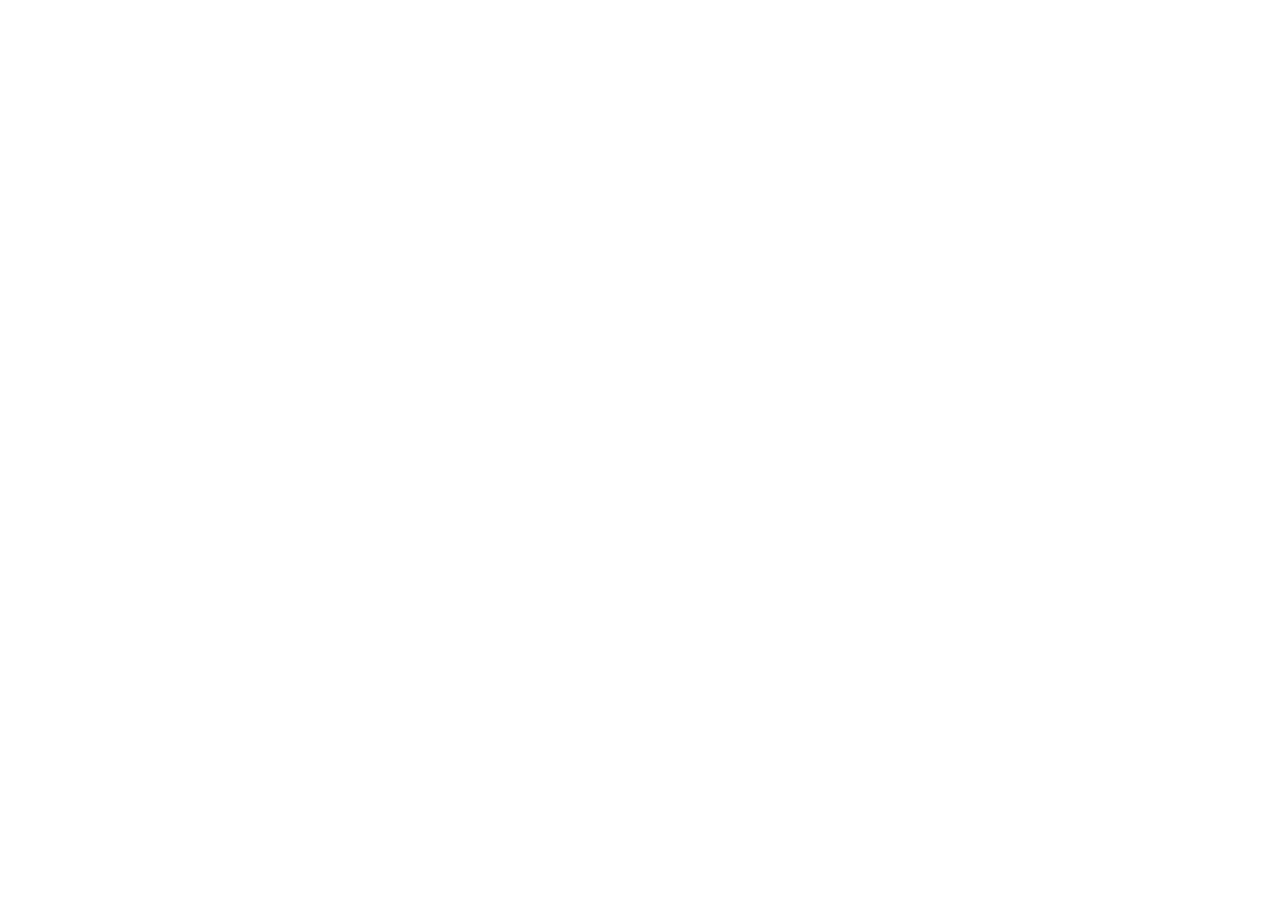
==== contact.html @ ff077b09 "clickable" ====
<!DOCTYPE html>
<html lang="en">
<head>
  <meta charset="UTF-8" />
  <meta name="viewport" content="width=device-width, initial-scale=1.0" />
  <title>Contact — Bajra Bots</title>
  <link rel="preconnect" href="https://fonts.googleapis.com" />
  <link rel="preconnect" href="https://fonts.gstatic.com" crossorigin />
  <link href="https://fonts.googleapis.com/css2?family=Outfit:wght@300;400;500;600;700&display=swap" rel="stylesheet" />
  <link rel="stylesheet" href="https://cdnjs.cloudflare.com/ajax/libs/font-awesome/6.5.1/css/all.min.css" />
  <link rel="stylesheet" href="site.css" />
  <meta http-equiv="refresh" content="1; url=https://wa.me/9779812241818?text=Hi%20Bajra%20Bots%2C%20I%27d%20like%20to%20get%20in%20touch." />
  <style>
    .center { min-height: calc(100vh - 60px); display: flex; align-items: center; }
    .cta-row { display: flex; gap: 12px; flex-wrap: wrap; margin-top: 18px; }
    .muted { color: var(--text-secondary); margin-top: 10px; }
  </style>
</head>
<body>
  <nav id="navbar">
    <div class="container nav-inner">
      <a href="index.html" class="nav-logo">
        <div class="nav-logo-icon"><img src="logo.png" alt="Bajra Bots Logo"></div>
        Bajra Bots
      </a>
      <div class="nav-right">
        <div class="nav-actions">
          <a href="index.html#pricing" class="btn btn-ghost">View Pricing</a>
          <a href="https://wa.me/9779812241818?text=Hi%20Bajra%20Bots%2C%20I%27d%20like%20to%20book%20a%20demo." class="btn btn-primary">WhatsApp Us</a>
        </div>
      </div>
    </div>
  </nav>

  <main class="center">
    <div class="container">
      <div class="page-card">
        <span class="badge">Contact</span>
        <h1 style="margin-top:12px;">Redirecting you to WhatsApp…</h1>
        <p class="muted">Since this is a static site (no backend forms), all contact requests go through WhatsApp.</p>
        <div class="cta-row">
          <a class="btn btn-primary btn-lg" href="https://wa.me/9779812241818?text=Hi%20Bajra%20Bots%2C%20I%27d%20like%20to%20get%20in%20touch.">Open WhatsApp</a>
          <a class="btn btn-ghost btn-lg" href="index.html">Back to Home</a>
        </div>
        <p class="muted">Number: <strong>+977 9812241818</strong></p>
      </div>
    </div>
  </main>

  <script>
    // Instant redirect (meta refresh is fallback)
    window.location.replace('https://wa.me/9779812241818?text=' + encodeURIComponent("Hi Bajra Bots, I'd like to get in touch."));
  </script>
</body>
</html>
---- site.css ----
/* Shared styling for subpages (does NOT affect index.html). */

:root {
  --accent: #4f46e5;
  --accent-light: #6366f1;
  --accent-soft: #f5f3ff;
  --accent-gold: #f59e0b;
  --radius-sm: 8px;
  --radius-md: 18px;
  --radius-lg: 32px;
  --radius-pill: 99px;
  --transition: 0.4s cubic-bezier(0.25, 1, 0.5, 1);
  --font-display: 'Outfit', sans-serif;
  --font-body: 'Outfit', sans-serif;

  --bg: #fafafb;
  --bg-card: #ffffff;
  --bg-dark: #0a0b10;
  --bg-glass: rgba(249, 249, 247, 0.82);
  --text-primary: #000000;
  --text-secondary: #424245;
  --text-muted: #86868b;
  --border: #d2d2d7;
  --shadow-sm: 0 2px 4px rgba(0, 0, 0, 0.05);
  --shadow-md: 0 8px 16px rgba(0, 0, 0, 0.08);
  --shadow-lg: 0 24px 48px rgba(0, 0, 0, 0.12);
}

*,
*::before,
*::after { box-sizing: border-box; margin: 0; padding: 0; }

html { scroll-behavior: smooth; font-size: 16px; }

body {
  font-family: var(--font-body);
  background: var(--bg);
  color: var(--text-primary);
  -webkit-font-smoothing: antialiased;
  overflow-x: hidden;
}

a { color: inherit; text-decoration: none; }
img { display: block; max-width: 100%; }

.container { width: 100%; max-width: 1120px; margin: 0 auto; padding: 0 32px; }

.badge {
  display: inline-flex;
  align-items: center;
  gap: 6px;
  background: var(--accent-soft);
  color: var(--accent);
  font-size: 12px;
  font-weight: 600;
  letter-spacing: 0.06em;
  text-transform: uppercase;
  padding: 6px 14px;
  border-radius: var(--radius-pill);
}
.badge::before {
  content: '';
  width: 6px;
  height: 6px;
  background: var(--accent);
  border-radius: 50%;
  display: block;
}

nav {
  position: sticky;
  top: 0;
  z-index: 100;
  background: rgba(249, 249, 247, 0.82);
  backdrop-filter: blur(20px) saturate(1.4);
  -webkit-backdrop-filter: blur(20px) saturate(1.4);
  border-bottom: 1px solid var(--border);
}
nav.scrolled { box-shadow: var(--shadow-sm); }

nav .container.nav-inner { max-width: none; width: 100%; padding-left: 32px; padding-right: 32px; }

.nav-inner { display: flex; align-items: center; justify-content: space-between; height: 60px; gap: 18px; }
.nav-logo { display: flex; align-items: center; gap: 9px; font-size: 17px; font-weight: 700; letter-spacing: -0.02em; }
.nav-logo-icon { width: 42px; height: 42px; border-radius: 10px; overflow: hidden; display: flex; align-items: center; justify-content: center; }
.nav-logo-icon img { width: 42px; height: 42px; object-fit: contain; }
.nav-right { display: flex; align-items: center; justify-content: flex-end; gap: 16px; flex: 1; min-width: 0; }
.nav-links { display: flex; align-items: center; gap: 2px; list-style: none; }
.nav-links a { padding: 7px 14px; border-radius: var(--radius-sm); font-size: 14px; font-weight: 500; color: var(--text-secondary); transition: color var(--transition), background var(--transition); }
.nav-links a:hover { color: var(--text-primary); background: rgba(0, 0, 0, 0.04); }
.nav-actions { display: flex; align-items: center; gap: 12px; }

.btn {
  display: inline-flex;
  align-items: center;
  justify-content: center;
  gap: 7px;
  font-family: var(--font-body);
  font-size: 14px;
  font-weight: 600;
  padding: 10px 22px;
  border-radius: var(--radius-pill);
  cursor: pointer;
  border: none;
  transition: all var(--transition);
  white-space: nowrap;
}
.btn-primary { background: var(--accent); color: #fff; box-shadow: 0 2px 16px rgba(64, 96, 240, 0.28); }
.btn-primary:hover { background: var(--accent-light); transform: translateY(-1px); box-shadow: 0 6px 24px rgba(64, 96, 240, 0.38); }
.btn-ghost { background: transparent; color: var(--text-primary); border: 1.5px solid var(--border); }
.btn-ghost:hover { border-color: var(--text-muted); background: rgba(0, 0, 0, 0.03); }
.btn-lg { font-size: 16px; padding: 14px 32px; }

section { padding: 96px 0; }

.page-hero { padding: 72px 0 24px; }
.page-hero h1 {
  font-family: var(--font-display);
  font-size: clamp(34px, 5vw, 52px);
  letter-spacing: -0.02em;
  line-height: 1.08;
  margin: 0 0 14px;
}
.page-hero p { color: var(--text-secondary); max-width: 760px; line-height: 1.7; }
.page-card {
  background: var(--bg-card);
  border: 1px solid var(--border);
  border-radius: var(--radius-md);
  padding: 28px;
  box-shadow: var(--shadow-sm);
}
.grid-2 { display: grid; grid-template-columns: 1fr 1fr; gap: 24px; }
.grid-3 { display: grid; grid-template-columns: repeat(3, 1fr); gap: 18px; }

footer {
  background: var(--bg-dark);
  border-top: 1px solid rgba(255, 255, 255, 0.07);
  padding: 56px 32px 40px;
}
.footer-inner { max-width: 1120px; margin: 0 auto; }
.footer-top { display: grid; grid-template-columns: 220px 1fr; gap: 48px; padding-bottom: 40px; border-bottom: 1px solid rgba(255, 255, 255, 0.07); margin-bottom: 28px; }
.footer-logo { display: flex; align-items: center; gap: 9px; font-size: 17px; font-weight: 700; color: #fff; margin-bottom: 14px; }
.footer-tagline { font-size: 13px; color: rgba(255, 255, 255, 0.38); line-height: 1.6; }
.footer-cols { display: grid; grid-template-columns: repeat(4, 1fr); gap: 24px; }
.footer-col h5 { font-size: 12px; font-weight: 600; color: rgba(255, 255, 255, 0.5); letter-spacing: 0.06em; text-transform: uppercase; margin-bottom: 16px; }
.footer-col ul { list-style: none; display: flex; flex-direction: column; gap: 10px; }
.footer-col a { font-size: 13px; color: rgba(255, 255, 255, 0.42); transition: color var(--transition); }
.footer-col a:hover { color: rgba(255, 255, 255, 0.85); }
.footer-bottom { display: flex; align-items: center; justify-content: space-between; flex-wrap: wrap; gap: 16px; }
.footer-copy { font-size: 12px; color: rgba(255, 255, 255, 0.28); }
.footer-legal { display: flex; gap: 20px; }
.footer-legal a { font-size: 12px; color: rgba(255, 255, 255, 0.28); transition: color var(--transition); }
.footer-legal a:hover { color: rgba(255, 255, 255, 0.6); }

@media (max-width: 900px) {
  .nav-links { display: none; }
  section { padding: 72px 0; }
  .grid-2, .grid-3 { grid-template-columns: 1fr; }
  .footer-top { grid-template-columns: 1fr; gap: 28px; }
  .footer-cols { grid-template-columns: 1fr 1fr; }
}

@media (max-width: 580px) {
  .container { padding: 0 20px; }
  section { padding: 56px 0; }
  .nav-actions .btn { padding: 10px 16px; }
  .footer-cols { grid-template-columns: 1fr 1fr; }
}
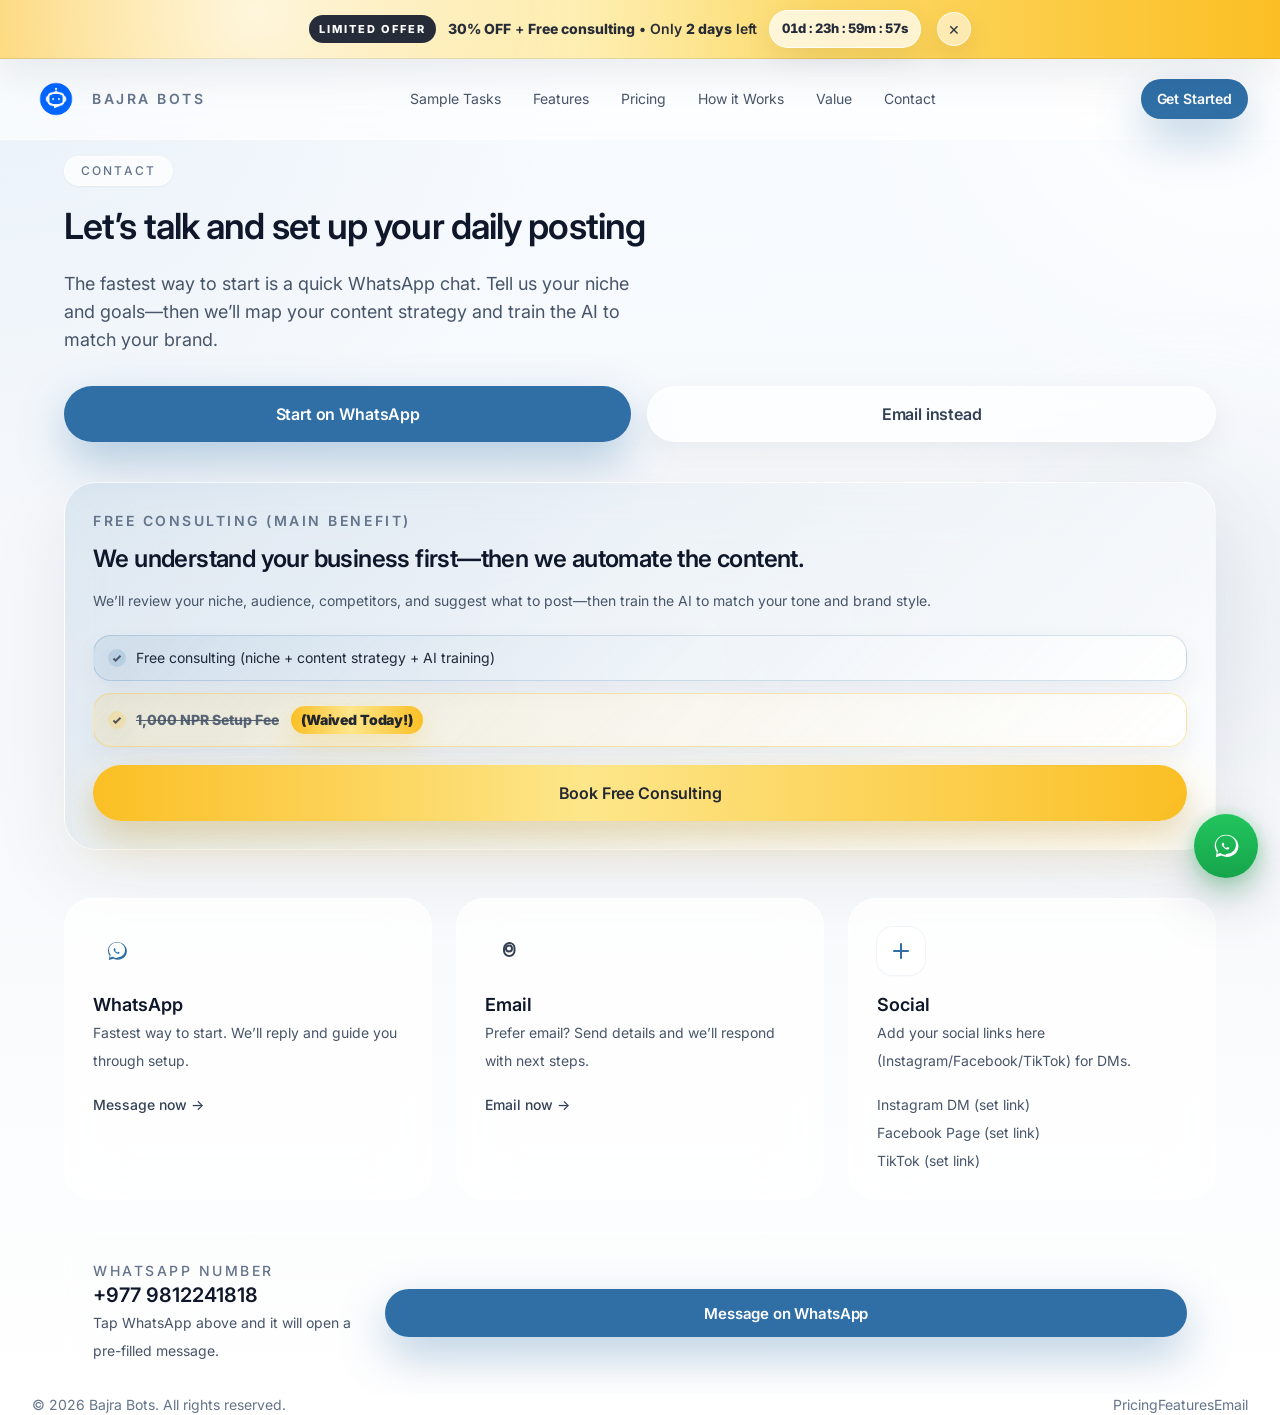
==== commit 87822edb: "1st commit" ====
--- a/contact.html
+++ b/contact.html
@@ -1,55 +1,261 @@
-<!DOCTYPE html>
+<!doctype html>
 <html lang="en">
-<head>
-  <meta charset="UTF-8" />
-  <meta name="viewport" content="width=device-width, initial-scale=1.0" />
-  <title>Contact — Bajra Bots</title>
-  <link rel="preconnect" href="https://fonts.googleapis.com" />
-  <link rel="preconnect" href="https://fonts.gstatic.com" crossorigin />
-  <link href="https://fonts.googleapis.com/css2?family=Outfit:wght@300;400;500;600;700&display=swap" rel="stylesheet" />
-  <link rel="stylesheet" href="https://cdnjs.cloudflare.com/ajax/libs/font-awesome/6.5.1/css/all.min.css" />
-  <link rel="stylesheet" href="site.css" />
-  <meta http-equiv="refresh" content="1; url=https://wa.me/9779812241818?text=Hi%20Bajra%20Bots%2C%20I%27d%20like%20to%20get%20in%20touch." />
-  <style>
-    .center { min-height: calc(100vh - 60px); display: flex; align-items: center; }
-    .cta-row { display: flex; gap: 12px; flex-wrap: wrap; margin-top: 18px; }
-    .muted { color: var(--text-secondary); margin-top: 10px; }
-  </style>
-</head>
-<body>
-  <nav id="navbar">
-    <div class="container nav-inner">
-      <a href="index.html" class="nav-logo">
-        <div class="nav-logo-icon"><img src="logo.png" alt="Bajra Bots Logo"></div>
-        Bajra Bots
-      </a>
-      <div class="nav-right">
-        <div class="nav-actions">
-          <a href="index.html#pricing" class="btn btn-ghost">View Pricing</a>
-          <a href="https://wa.me/9779812241818?text=Hi%20Bajra%20Bots%2C%20I%27d%20like%20to%20book%20a%20demo." class="btn btn-primary">WhatsApp Us</a>
-        </div>
+  <head>
+    <meta charset="UTF-8" />
+    <meta name="viewport" content="width=device-width, initial-scale=1.0" />
+    <title>Contact — Bajra Bots</title>
+    <link rel="preconnect" href="https://fonts.googleapis.com" />
+    <link rel="preconnect" href="https://fonts.gstatic.com" crossorigin />
+    <link
+      href="https://fonts.googleapis.com/css2?family=Inter:wght@400;500;600;700&display=swap"
+      rel="stylesheet"
+    />
+    <link rel="stylesheet" href="./styles.css" />
+    <link rel="stylesheet" href="./custom.css" />
+    <script defer src="./script.js"></script>
+  </head>
+  <body class="min-h-screen scroll-smooth bg-[radial-gradient(circle_at_top_left,rgba(47,111,166,0.07),transparent_30%),radial-gradient(circle_at_top_right,rgba(255,255,255,0.95),transparent_24%),linear-gradient(180deg,#f7fbff_0%,#f6f8fb_52%,#ffffff_100%)] text-slate-900">
+    <div class="fixed inset-0 -z-10 overflow-hidden">
+      <div class="absolute left-[-8%] top-24 h-72 w-72 rounded-full bg-[#2f6fa6]/8 blur-3xl"></div>
+      <div class="absolute right-[-5%] top-[28rem] h-80 w-80 rounded-full bg-slate-200/40 blur-3xl"></div>
+      <div class="absolute bottom-20 left-1/2 h-72 w-72 -translate-x-1/2 rounded-full bg-white/70 blur-3xl"></div>
+    </div>
+
+    <!-- Promo bar (dismissible) -->
+    <div class="promo-bar" data-promo-bar>
+      <div class="promo-bar__inner">
+        <div class="promo-bar__badge">LIMITED OFFER</div>
+        <div class="promo-bar__text">
+          <span class="promo-bar__strong">30% OFF</span> + <span class="promo-bar__strong">Free consulting</span> • Only <span class="promo-bar__strong">2 days</span> left
+        </div>
+        <div class="promo-bar__timer countdown" data-countdown="top">
+          <span data-countdown-part="d">02</span>d&nbsp;:
+          <span data-countdown-part="h">00</span>h&nbsp;:
+          <span data-countdown-part="m">00</span>m&nbsp;:
+          <span data-countdown-part="s">00</span>s
+        </div>
+        <button class="promo-bar__close" type="button" aria-label="Close offer banner" data-promo-close>
+          ×
+        </button>
       </div>
     </div>
-  </nav>
-
-  <main class="center">
-    <div class="container">
-      <div class="page-card">
-        <span class="badge">Contact</span>
-        <h1 style="margin-top:12px;">Redirecting you to WhatsApp…</h1>
-        <p class="muted">Since this is a static site (no backend forms), all contact requests go through WhatsApp.</p>
-        <div class="cta-row">
-          <a class="btn btn-primary btn-lg" href="https://wa.me/9779812241818?text=Hi%20Bajra%20Bots%2C%20I%27d%20like%20to%20get%20in%20touch.">Open WhatsApp</a>
-          <a class="btn btn-ghost btn-lg" href="index.html">Back to Home</a>
-        </div>
-        <p class="muted">Number: <strong>+977 9812241818</strong></p>
+
+    <header class="sticky top-0 z-40 border-b border-white/50 bg-white/65 backdrop-blur-xl">
+      <div class="mx-auto flex max-w-7xl items-center justify-between px-5 py-4 sm:px-6 lg:px-8">
+        <a href="./index.html" class="flex items-center gap-3">
+          <img
+            src="./bajra%20bots.png"
+            alt="Bajra Bots"
+            class="h-12 w-12"
+            loading="eager"
+            decoding="async"
+          />
+          <div class="text-sm font-semibold tracking-[0.18em] text-slate-500">BAJRA BOTS</div>
+        </a>
+
+        <nav class="hidden items-center gap-8 text-sm text-slate-600 md:flex">
+          <a href="./index.html#sample-tasks" class="transition hover:text-[#2f6fa6]">Sample Tasks</a>
+          <a href="./index.html#features" class="transition hover:text-[#2f6fa6]">Features</a>
+          <a href="./index.html#pricing" class="transition hover:text-[#2f6fa6]">Pricing</a>
+          <a href="./index.html#how-it-works" class="transition hover:text-[#2f6fa6]">How it Works</a>
+          <a href="./index.html#value" class="transition hover:text-[#2f6fa6]">Value</a>
+          <a href="#channels" class="transition hover:text-[#2f6fa6]">Contact</a>
+        </nav>
+
+        <a
+          href="https://wa.me/9779812241818?text=Hi%20Bajra%20Bots%2C%20I%27m%20interested%20in%20automating%20my%20social%20media.%20Can%20we%20talk%3F"
+          target="_blank"
+          rel="noopener noreferrer"
+          class="btn btn-sm btn-solid"
+        >
+          Get Started
+        </a>
       </div>
-    </div>
-  </main>
-
-  <script>
-    // Instant redirect (meta refresh is fallback)
-    window.location.replace('https://wa.me/9779812241818?text=' + encodeURIComponent("Hi Bajra Bots, I'd like to get in touch."));
-  </script>
-</body>
+    </header>
+
+    <main class="pt-4 sm:pt-6">
+      <section class="mx-auto max-w-7xl px-5 pb-16 pt-16 sm:px-6 sm:pb-20 sm:pt-20 lg:px-8">
+        <div class="mx-auto grid max-w-6xl items-start gap-10 lg:grid-cols-[1.05fr_0.95fr] lg:gap-12">
+          <div>
+            <div class="mb-5 inline-flex items-center rounded-full border border-white/70 bg-white/70 px-4 py-1.5 text-xs font-medium tracking-[0.18em] text-slate-500 shadow-sm">
+              CONTACT
+            </div>
+            <h1 class="text-4xl font-semibold tracking-tight text-slate-900 sm:text-5xl">
+              Let’s talk and set up your daily posting
+            </h1>
+            <p class="mt-6 max-w-xl text-base leading-8 text-slate-600 sm:text-lg">
+              The fastest way to start is a quick WhatsApp chat. Tell us your niche and goals—then we’ll map your content strategy and train the AI to match your brand.
+            </p>
+
+            <div class="mt-8 flex flex-col gap-4 sm:flex-row">
+              <a
+                href="https://wa.me/9779812241818?text=Hi%20Bajra%20Bots%2C%20I%27d%20like%20to%20get%20started.%20My%20business%20is%3A%20%5Btype%5D.%20My%20platforms%3A%20%5BFB%2FIG%2FTikTok%5D."
+                target="_blank"
+                rel="noopener noreferrer"
+                class="btn btn-lg btn-solid btn-primary btn-block sm:w-auto text-center"
+              >
+                Start on WhatsApp
+              </a>
+              <a
+                href="mailto:bajrabots@gmail.com?subject=Bajra%20Bots%20-%20Get%20Started&body=Hi%20Bajra%20Bots%2C%0A%0AI%27m%20interested%20in%20automating%20my%20social%20media.%0A%0ABusiness%3A%20%0APlatforms%3A%20%0AGoal%3A%20%0A%0AThanks!"
+                class="btn btn-lg btn-outline btn-block sm:w-auto text-center"
+              >
+                Email instead
+              </a>
+            </div>
+          </div>
+
+          <div id="consulting" class="rounded-[32px] border border-white/70 bg-[linear-gradient(135deg,rgba(47,111,166,0.12),rgba(255,255,255,0.86))] p-7 shadow-[0_24px_80px_rgba(15,23,42,0.08)] backdrop-blur-2xl sm:p-8">
+            <div class="text-sm font-semibold tracking-[0.18em] text-slate-500">FREE CONSULTING (MAIN BENEFIT)</div>
+            <div class="mt-3 text-2xl font-semibold tracking-tight text-slate-900">
+              We understand your business first—then we automate the content.
+            </div>
+            <div class="mt-3 text-sm leading-7 text-slate-600">
+              We’ll review your niche, audience, competitors, and suggest what to post—then train the AI to match your tone and brand style.
+            </div>
+
+            <div class="mt-5 grid gap-3">
+              <div class="pricing-card__feature pricing-card__feature--highlight" style="padding-left: 42px;">
+                Free consulting (niche + content strategy + AI training)
+              </div>
+              <div class="pricing-card__feature pricing-card__feature--urgency" style="padding-left: 42px;">
+                <span class="setup-fee-old">1,000 NPR Setup Fee</span> <span class="setup-fee-pill">(Waived Today!)</span>
+              </div>
+            </div>
+
+            <a
+              href="https://wa.me/9779812241818?text=Hi%20Bajra%20Bots%2C%20I%20want%20a%20free%20consulting%20call.%20My%20business%20is%3A%20%5Btype%5D.%20Please%20suggest%20what%20content%20to%20post%20and%20how%20to%20train%20the%20AI."
+              target="_blank"
+              rel="noopener noreferrer"
+              class="btn btn-lg btn-offer btn-block text-center"
+              style="margin-top: 18px;"
+            >
+              Book Free Consulting
+            </a>
+          </div>
+        </div>
+
+        <div id="channels" class="mx-auto mt-12 grid max-w-6xl gap-6 lg:mt-14 lg:grid-cols-3">
+          <a
+            href="https://wa.me/9779812241818?text=Hi%20Bajra%20Bots%2C%20I%27d%20like%20to%20get%20started.%20My%20business%20is%3A%20%5Btype%5D.%20My%20platforms%3A%20%5BFB%2FIG%2FTikTok%5D."
+            target="_blank"
+            rel="noopener noreferrer"
+            class="group rounded-[28px] border border-white/80 bg-white/75 p-7 shadow-[0_18px_60px_rgba(15,23,42,0.08)] backdrop-blur-xl transition duration-300 hover:-translate-y-1.5 hover:shadow-[0_26px_70px_rgba(15,23,42,0.12)]"
+          >
+            <div class="mb-4 inline-flex h-12 w-12 items-center justify-center rounded-2xl bg-[#2f6fa6]/12 text-[#2f6fa6]">
+              <svg class="h-6 w-6" viewBox="0 0 32 32" fill="none" aria-hidden="true">
+                <path
+                  fill="currentColor"
+                  d="M19.11 17.76c-.2-.1-1.16-.57-1.34-.64-.18-.07-.31-.1-.44.1-.13.2-.5.64-.61.77-.11.13-.23.15-.43.05-.2-.1-.84-.31-1.6-.98-.59-.52-.99-1.17-1.11-1.36-.12-.2-.01-.3.09-.4.09-.09.2-.23.3-.34.1-.11.13-.2.2-.34.07-.13.03-.25-.02-.35-.05-.1-.44-1.06-.6-1.45-.16-.38-.32-.33-.44-.33h-.38c-.13 0-.34.05-.52.25-.18.2-.68.66-.68 1.61 0 .95.7 1.87.8 2 .1.13 1.37 2.09 3.31 2.93.46.2.82.32 1.1.41.46.15.88.13 1.21.08.37-.06 1.16-.47 1.32-.93.16-.46.16-.85.11-.93-.05-.08-.18-.13-.38-.23Z"
+                />
+                <path
+                  fill="currentColor"
+                  d="M16.02 4C9.39 4 4 9.24 4 15.7c0 2.44.78 4.7 2.11 6.57L5.2 28l5.93-1.82c1.8.98 3.87 1.54 6.09 1.54 6.63 0 12.02-5.24 12.02-11.7C29.24 9.24 22.65 4 16.02 4Zm0 21.39c-2.08 0-4.01-.6-5.64-1.63l-.4-.25-3.52 1.08 1.1-3.36-.27-.39c-1.23-1.76-1.95-3.87-1.95-6.15 0-5.47 4.79-9.92 10.68-9.92 5.89 0 10.68 4.45 10.68 9.92 0 5.47-4.79 9.92-10.68 9.92Z"
+                />
+              </svg>
+            </div>
+            <div class="text-lg font-semibold text-slate-900">WhatsApp</div>
+            <div class="mt-2 text-sm leading-7 text-slate-600">Fastest way to start. We’ll reply and guide you through setup.</div>
+            <div class="mt-5 text-sm font-medium text-slate-700 transition group-hover:text-[#2f6fa6]">Message now →</div>
+          </a>
+
+          <a
+            href="mailto:bajrabots@gmail.com?subject=Bajra%20Bots%20-%20Get%20Started&body=Hi%20Bajra%20Bots%2C%0A%0AI%27m%20interested%20in%20automating%20my%20social%20media.%0A%0ABusiness%3A%20%0APlatforms%3A%20%0AGoal%3A%20%0A%0AThanks!"
+            class="group rounded-[28px] border border-white/80 bg-white/75 p-7 shadow-[0_18px_60px_rgba(15,23,42,0.08)] backdrop-blur-xl transition duration-300 hover:-translate-y-1.5 hover:shadow-[0_26px_70px_rgba(15,23,42,0.12)]"
+          >
+            <div class="mb-4 inline-flex h-12 w-12 items-center justify-center rounded-2xl bg-slate-200/50 text-slate-700">
+              <svg class="h-6 w-6" viewBox="0 0 24 24" fill="none" aria-hidden="true">
+                <path
+                  d="M12 12.5c1.66 0 3-1.34 3-3S13.66 6.5 12 6.5s-3 1.34-3 3 1.34 3 3 3Z"
+                  stroke="currentColor"
+                  stroke-width="2"
+                ></path>
+                <path
+                  d="M17.5 9.5v2.25c0 2.9-2.35 5.25-5.25 5.25S7 14.65 7 11.75V9.5C7 6.46 9.46 4 12.5 4c2.76 0 5 2.24 5 5Z"
+                  stroke="currentColor"
+                  stroke-width="2"
+                  stroke-linecap="round"
+                ></path>
+              </svg>
+            </div>
+            <div class="text-lg font-semibold text-slate-900">Email</div>
+            <div class="mt-2 text-sm leading-7 text-slate-600">Prefer email? Send details and we’ll respond with next steps.</div>
+            <div class="mt-5 text-sm font-medium text-slate-700 transition group-hover:text-[#2f6fa6]">Email now →</div>
+          </a>
+
+          <div class="rounded-[28px] border border-white/80 bg-white/75 p-7 shadow-[0_18px_60px_rgba(15,23,42,0.08)] backdrop-blur-xl">
+            <div class="mb-4 inline-flex h-12 w-12 items-center justify-center rounded-2xl bg-white shadow-sm ring-1 ring-slate-100 text-[#2f6fa6]">
+              <svg class="h-6 w-6" viewBox="0 0 24 24" fill="none" aria-hidden="true">
+                <path d="M12 5v14" stroke="currentColor" stroke-width="2" stroke-linecap="round"></path>
+                <path d="M5 12h14" stroke="currentColor" stroke-width="2" stroke-linecap="round"></path>
+              </svg>
+            </div>
+            <div class="text-lg font-semibold text-slate-900">Social</div>
+            <div class="mt-2 text-sm leading-7 text-slate-600">Add your social links here (Instagram/Facebook/TikTok) for DMs.</div>
+            <div class="mt-5 grid gap-2 text-sm text-slate-600">
+              <a class="transition hover:text-[#2f6fa6]" href="#" onclick="return false;">Instagram DM (set link)</a>
+              <a class="transition hover:text-[#2f6fa6]" href="#" onclick="return false;">Facebook Page (set link)</a>
+              <a class="transition hover:text-[#2f6fa6]" href="#" onclick="return false;">TikTok (set link)</a>
+            </div>
+          </div>
+        </div>
+
+        <div class="mx-auto mt-8 max-w-6xl">
+          <div class="rounded-[28px] border border-white/70 bg-[linear-gradient(135deg,rgba(47,111,166,0.14),rgba(255,255,255,0.8))] p-7 shadow-[0_18px_60px_rgba(15,23,42,0.08)]">
+            <div class="flex flex-col gap-3 sm:flex-row sm:items-center sm:justify-between">
+              <div>
+                <div class="text-sm font-medium tracking-[0.18em] text-slate-500">WHATSAPP NUMBER</div>
+                <div class="mt-2 text-xl font-semibold text-slate-900">+977 9812241818</div>
+                <div class="mt-2 text-sm leading-7 text-slate-600">Tap WhatsApp above and it will open a pre-filled message.</div>
+              </div>
+              <a
+                href="https://wa.me/9779812241818"
+                target="_blank"
+                rel="noopener noreferrer"
+                class="btn btn-md btn-solid btn-primary btn-block sm:w-auto text-center"
+              >
+                Message on WhatsApp
+              </a>
+            </div>
+          </div>
+        </div>
+      </section>
+    </main>
+
+    <!-- Floating WhatsApp button -->
+    <a
+      class="wa-fab"
+      href="https://wa.me/9779812241818?text=Hi%20Bajra%20Bots%2C%20I%27m%20interested%20in%20automating%20my%20social%20media.%20Can%20we%20talk%3F"
+      target="_blank"
+      rel="noopener noreferrer"
+      aria-label="Chat on WhatsApp"
+      title="Chat on WhatsApp"
+    >
+      <span class="wa-fab__pulse" aria-hidden="true"></span>
+      <span class="wa-fab__icon" aria-hidden="true">
+        <svg viewBox="0 0 32 32" fill="none">
+          <path
+            fill="currentColor"
+            d="M19.11 17.76c-.2-.1-1.16-.57-1.34-.64-.18-.07-.31-.1-.44.1-.13.2-.5.64-.61.77-.11.13-.23.15-.43.05-.2-.1-.84-.31-1.6-.98-.59-.52-.99-1.17-1.11-1.36-.12-.2-.01-.3.09-.4.09-.09.2-.23.3-.34.1-.11.13-.2.2-.34.07-.13.03-.25-.02-.35-.05-.1-.44-1.06-.6-1.45-.16-.38-.32-.33-.44-.33h-.38c-.13 0-.34.05-.52.25-.18.2-.68.66-.68 1.61 0 .95.7 1.87.8 2 .1.13 1.37 2.09 3.31 2.93.46.2.82.32 1.1.41.46.15.88.13 1.21.08.37-.06 1.16-.47 1.32-.93.16-.46.16-.85.11-.93-.05-.08-.18-.13-.38-.23Z"
+          />
+          <path
+            fill="currentColor"
+            d="M16.02 4C9.39 4 4 9.24 4 15.7c0 2.44.78 4.7 2.11 6.57L5.2 28l5.93-1.82c1.8.98 3.87 1.54 6.09 1.54 6.63 0 12.02-5.24 12.02-11.7C29.24 9.24 22.65 4 16.02 4Zm0 21.39c-2.08 0-4.01-.6-5.64-1.63l-.4-.25-3.52 1.08 1.1-3.36-.27-.39c-1.23-1.76-1.95-3.87-1.95-6.15 0-5.47 4.79-9.92 10.68-9.92 5.89 0 10.68 4.45 10.68 9.92 0 5.47-4.79 9.92-10.68 9.92Z"
+          />
+        </svg>
+      </span>
+    </a>
+
+    <footer class="border-t border-white/70 bg-white/60 backdrop-blur-2xl">
+      <div class="mx-auto flex max-w-7xl flex-col items-center justify-between gap-4 px-5 py-10 text-center text-sm text-slate-500 sm:flex-row sm:px-6 sm:text-left lg:px-8">
+        <div>© <span id="year"></span> Bajra Bots. All rights reserved.</div>
+        <div class="flex flex-wrap items-center justify-center gap-x-6 gap-y-2 sm:justify-end">
+          <a href="./index.html#pricing" class="transition hover:text-[#2f6fa6]">Pricing</a>
+          <a href="./index.html#features" class="transition hover:text-[#2f6fa6]">Features</a>
+          <a href="mailto:bajrabots@gmail.com" class="transition hover:text-[#2f6fa6]">Email</a>
+        </div>
+      </div>
+    </footer>
+  </body>
 </html>
+
--- a/styles.css
+++ b/styles.css
@@ -0,0 +1 @@
+*,:after,:before{--tw-border-spacing-x:0;--tw-border-spacing-y:0;--tw-translate-x:0;--tw-translate-y:0;--tw-rotate:0;--tw-skew-x:0;--tw-skew-y:0;--tw-scale-x:1;--tw-scale-y:1;--tw-pan-x: ;--tw-pan-y: ;--tw-pinch-zoom: ;--tw-scroll-snap-strictness:proximity;--tw-gradient-from-position: ;--tw-gradient-via-position: ;--tw-gradient-to-position: ;--tw-ordinal: ;--tw-slashed-zero: ;--tw-numeric-figure: ;--tw-numeric-spacing: ;--tw-numeric-fraction: ;--tw-ring-inset: ;--tw-ring-offset-width:0px;--tw-ring-offset-color:#fff;--tw-ring-color:rgba(59,130,246,.5);--tw-ring-offset-shadow:0 0 #0000;--tw-ring-shadow:0 0 #0000;--tw-shadow:0 0 #0000;--tw-shadow-colored:0 0 #0000;--tw-blur: ;--tw-brightness: ;--tw-contrast: ;--tw-grayscale: ;--tw-hue-rotate: ;--tw-invert: ;--tw-saturate: ;--tw-sepia: ;--tw-drop-shadow: ;--tw-backdrop-blur: ;--tw-backdrop-brightness: ;--tw-backdrop-contrast: ;--tw-backdrop-grayscale: ;--tw-backdrop-hue-rotate: ;--tw-backdrop-invert: ;--tw-backdrop-opacity: ;--tw-backdrop-saturate: ;--tw-backdrop-sepia: ;--tw-contain-size: ;--tw-contain-layout: ;--tw-contain-paint: ;--tw-contain-style: }::backdrop{--tw-border-spacing-x:0;--tw-border-spacing-y:0;--tw-translate-x:0;--tw-translate-y:0;--tw-rotate:0;--tw-skew-x:0;--tw-skew-y:0;--tw-scale-x:1;--tw-scale-y:1;--tw-pan-x: ;--tw-pan-y: ;--tw-pinch-zoom: ;--tw-scroll-snap-strictness:proximity;--tw-gradient-from-position: ;--tw-gradient-via-position: ;--tw-gradient-to-position: ;--tw-ordinal: ;--tw-slashed-zero: ;--tw-numeric-figure: ;--tw-numeric-spacing: ;--tw-numeric-fraction: ;--tw-ring-inset: ;--tw-ring-offset-width:0px;--tw-ring-offset-color:#fff;--tw-ring-color:rgba(59,130,246,.5);--tw-ring-offset-shadow:0 0 #0000;--tw-ring-shadow:0 0 #0000;--tw-shadow:0 0 #0000;--tw-shadow-colored:0 0 #0000;--tw-blur: ;--tw-brightness: ;--tw-contrast: ;--tw-grayscale: ;--tw-hue-rotate: ;--tw-invert: ;--tw-saturate: ;--tw-sepia: ;--tw-drop-shadow: ;--tw-backdrop-blur: ;--tw-backdrop-brightness: ;--tw-backdrop-contrast: ;--tw-backdrop-grayscale: ;--tw-backdrop-hue-rotate: ;--tw-backdrop-invert: ;--tw-backdrop-opacity: ;--tw-backdrop-saturate: ;--tw-backdrop-sepia: ;--tw-contain-size: ;--tw-contain-layout: ;--tw-contain-paint: ;--tw-contain-style: }/*! tailwindcss v3.4.17 | MIT License | https://tailwindcss.com*/*,:after,:before{box-sizing:border-box;border:0 solid #e5e7eb}:after,:before{--tw-content:""}:host,html{line-height:1.5;-webkit-text-size-adjust:100%;-moz-tab-size:4;-o-tab-size:4;tab-size:4;font-family:ui-sans-serif,system-ui,sans-serif,Apple Color Emoji,Segoe UI Emoji,Segoe UI Symbol,Noto Color Emoji;font-feature-settings:normal;font-variation-settings:normal;-webkit-tap-highlight-color:transparent}body{margin:0;line-height:inherit}hr{height:0;color:inherit;border-top-width:1px}abbr:where([title]){-webkit-text-decoration:underline dotted;text-decoration:underline dotted}h1,h2,h3,h4,h5,h6{font-size:inherit;font-weight:inherit}a{color:inherit;text-decoration:inherit}b,strong{font-weight:bolder}code,kbd,pre,samp{font-family:ui-monospace,SFMono-Regular,Menlo,Monaco,Consolas,Liberation Mono,Courier New,monospace;font-feature-settings:normal;font-variation-settings:normal;font-size:1em}small{font-size:80%}sub,sup{font-size:75%;line-height:0;position:relative;vertical-align:baseline}sub{bottom:-.25em}sup{top:-.5em}table{text-indent:0;border-color:inherit;border-collapse:collapse}button,input,optgroup,select,textarea{font-family:inherit;font-feature-settings:inherit;font-variation-settings:inherit;font-size:100%;font-weight:inherit;line-height:inherit;letter-spacing:inherit;color:inherit;margin:0;padding:0}button,select{text-transform:none}button,input:where([type=button]),input:where([type=reset]),input:where([type=submit]){-webkit-appearance:button;background-color:transparent;background-image:none}:-moz-focusring{outline:auto}:-moz-ui-invalid{box-shadow:none}progress{vertical-align:baseline}::-webkit-inner-spin-button,::-webkit-outer-spin-button{height:auto}[type=search]{-webkit-appearance:textfield;outline-offset:-2px}::-webkit-search-decoration{-webkit-appearance:none}::-webkit-file-upload-button{-webkit-appearance:button;font:inherit}summary{display:list-item}blockquote,dd,dl,figure,h1,h2,h3,h4,h5,h6,hr,p,pre{margin:0}fieldset{margin:0}fieldset,legend{padding:0}menu,ol,ul{list-style:none;margin:0;padding:0}dialog{padding:0}textarea{resize:vertical}input::-moz-placeholder,textarea::-moz-placeholder{opacity:1;color:#9ca3af}input::placeholder,textarea::placeholder{opacity:1;color:#9ca3af}[role=button],button{cursor:pointer}:disabled{cursor:default}audio,canvas,embed,iframe,img,object,svg,video{display:block;vertical-align:middle}img,video{max-width:100%;height:auto}[hidden]:where(:not([hidden=until-found])){display:none}.pointer-events-none{pointer-events:none}.visible{visibility:visible}.fixed{position:fixed}.absolute{position:absolute}.relative{position:relative}.sticky{position:sticky}.inset-0{inset:0}.-left-6{left:-1.5rem}.bottom-20{bottom:5rem}.bottom-\[-16\%\]{bottom:-16%}.bottom-\[-35\%\]{bottom:-35%}.left-1\/2{left:50%}.left-\[-10\%\]{left:-10%}.left-\[-18\%\]{left:-18%}.left-\[-8\%\]{left:-8%}.right-0{right:0}.right-\[-12\%\]{right:-12%}.right-\[-18\%\]{right:-18%}.right-\[-5\%\]{right:-5%}.top-0{top:0}.top-12{top:3rem}.top-24{top:6rem}.top-\[-18\%\]{top:-18%}.top-\[-30\%\]{top:-30%}.top-\[10\%\]{top:10%}.top-\[28rem\]{top:28rem}.isolate{isolation:isolate}.-z-10{z-index:-10}.z-40{z-index:40}.mx-auto{margin-left:auto;margin-right:auto}.mb-14{margin-bottom:3.5rem}.mb-4{margin-bottom:1rem}.mb-5{margin-bottom:1.25rem}.mb-6{margin-bottom:1.5rem}.mb-7{margin-bottom:1.75rem}.mb-8{margin-bottom:2rem}.ml-1{margin-left:.25rem}.ml-auto{margin-left:auto}.mt-1{margin-top:.25rem}.mt-10{margin-top:2.5rem}.mt-12{margin-top:3rem}.mt-3{margin-top:.75rem}.mt-4{margin-top:1rem}.mt-5{margin-top:1.25rem}.mt-6{margin-top:1.5rem}.mt-8{margin-top:2rem}.flex{display:flex}.inline-flex{display:inline-flex}.grid{display:grid}.hidden{display:none}.h-12{height:3rem}.h-14{height:3.5rem}.h-2{height:.5rem}.h-24{height:6rem}.h-3\.5{height:.875rem}.h-32{height:8rem}.h-4{height:1rem}.h-48{height:12rem}.h-5{height:1.25rem}.h-6{height:1.5rem}.h-72{height:18rem}.h-80{height:20rem}.h-\[26rem\]{height:26rem}.h-\[28rem\]{height:28rem}.h-\[30rem\]{height:30rem}.h-\[32rem\]{height:32rem}.h-\[34rem\]{height:34rem}.h-full{height:100%}.min-h-\[92vh\]{min-height:92vh}.min-h-screen{min-height:100vh}.w-12{width:3rem}.w-14{width:3.5rem}.w-2{width:.5rem}.w-24{width:6rem}.w-3\.5{width:.875rem}.w-32{width:8rem}.w-4{width:1rem}.w-48{width:12rem}.w-5{width:1.25rem}.w-6{width:1.5rem}.w-72{width:18rem}.w-80{width:20rem}.w-\[26rem\]{width:26rem}.w-\[28rem\]{width:28rem}.w-\[30rem\]{width:30rem}.w-\[32rem\]{width:32rem}.w-\[34rem\]{width:34rem}.w-full{width:100%}.max-w-2xl{max-width:42rem}.max-w-3xl{max-width:48rem}.max-w-5xl{max-width:64rem}.max-w-6xl{max-width:72rem}.max-w-7xl{max-width:80rem}.max-w-\[520px\]{max-width:520px}.max-w-md{max-width:28rem}.max-w-xl{max-width:36rem}.-translate-x-1\/2{--tw-translate-x:-50%;transform:translate(var(--tw-translate-x),var(--tw-translate-y)) rotate(var(--tw-rotate)) skewX(var(--tw-skew-x)) skewY(var(--tw-skew-y)) scaleX(var(--tw-scale-x)) scaleY(var(--tw-scale-y))}.flex-col{flex-direction:column}.flex-wrap{flex-wrap:wrap}.items-start{align-items:flex-start}.items-center{align-items:center}.justify-center{justify-content:center}.justify-between{justify-content:space-between}.gap-10{gap:2.5rem}.gap-12{gap:3rem}.gap-2{gap:.5rem}.gap-3{gap:.75rem}.gap-4{gap:1rem}.gap-6{gap:1.5rem}.gap-8{gap:2rem}.overflow-hidden{overflow:hidden}.scroll-smooth{scroll-behavior:smooth}.rounded-2xl{border-radius:1rem}.rounded-\[24px\]{border-radius:24px}.rounded-\[28px\]{border-radius:28px}.rounded-\[32px\]{border-radius:32px}.rounded-\[36px\]{border-radius:36px}.rounded-full{border-radius:9999px}.rounded-xl{border-radius:.75rem}.border{border-width:1px}.border-b{border-bottom-width:1px}.border-t{border-top-width:1px}.border-slate-200\/70{border-color:rgba(226,232,240,.7)}.border-white\/50{border-color:hsla(0,0%,100%,.5)}.border-white\/60{border-color:hsla(0,0%,100%,.6)}.border-white\/70{border-color:hsla(0,0%,100%,.7)}.border-white\/80{border-color:hsla(0,0%,100%,.8)}.bg-\[\#2f6fa6\]{--tw-bg-opacity:1;background-color:rgb(47 111 166/var(--tw-bg-opacity,1))}.bg-\[\#2f6fa6\]\/10{background-color:rgba(47,111,166,.1)}.bg-sky-100{--tw-bg-opacity:1;background-color:rgb(224 242 254/var(--tw-bg-opacity,1))}.bg-slate-100{--tw-bg-opacity:1;background-color:rgb(241 245 249/var(--tw-bg-opacity,1))}.bg-slate-200\/40{background-color:rgba(226,232,240,.4)}.bg-slate-200\/45{background-color:rgba(226,232,240,.45)}.bg-slate-200\/55{background-color:rgba(226,232,240,.55)}.bg-white{--tw-bg-opacity:1;background-color:rgb(255 255 255/var(--tw-bg-opacity,1))}.bg-white\/45{background-color:hsla(0,0%,100%,.45)}.bg-white\/50{background-color:hsla(0,0%,100%,.5)}.bg-white\/55{background-color:hsla(0,0%,100%,.55)}.bg-white\/60{background-color:hsla(0,0%,100%,.6)}.bg-white\/65{background-color:hsla(0,0%,100%,.65)}.bg-white\/70{background-color:hsla(0,0%,100%,.7)}.bg-white\/75{background-color:hsla(0,0%,100%,.75)}.bg-white\/80{background-color:hsla(0,0%,100%,.8)}.bg-white\/85{background-color:hsla(0,0%,100%,.85)}.bg-\[linear-gradient\(135deg\2c rgba\(255\2c 255\2c 255\2c 0\.78\)\2c rgba\(241\2c 247\2c 252\2c 0\.88\)\)\]{background-image:linear-gradient(135deg,hsla(0,0%,100%,.78),rgba(241,247,252,.88))}.bg-\[linear-gradient\(135deg\2c rgba\(255\2c 255\2c 255\2c 0\.82\)\2c rgba\(241\2c 247\2c 252\2c 0\.92\)\)\]{background-image:linear-gradient(135deg,hsla(0,0%,100%,.82),rgba(241,247,252,.92))}.bg-\[linear-gradient\(135deg\2c rgba\(47\2c 111\2c 166\2c 0\.12\)\2c rgba\(255\2c 255\2c 255\2c 0\.86\)\)\]{background-image:linear-gradient(135deg,rgba(47,111,166,.12),hsla(0,0%,100%,.86))}.bg-\[linear-gradient\(135deg\2c rgba\(47\2c 111\2c 166\2c 0\.14\)\2c rgba\(255\2c 255\2c 255\2c 0\.95\)\)\]{background-image:linear-gradient(135deg,rgba(47,111,166,.14),hsla(0,0%,100%,.95))}.bg-\[linear-gradient\(135deg\2c rgba\(47\2c 111\2c 166\2c 0\.16\)\2c rgba\(255\2c 255\2c 255\2c 0\.78\)\)\]{background-image:linear-gradient(135deg,rgba(47,111,166,.16),hsla(0,0%,100%,.78))}.bg-\[linear-gradient\(135deg\2c rgba\(47\2c 111\2c 166\2c 0\.16\)\2c rgba\(255\2c 255\2c 255\2c 0\.9\)\2c rgba\(242\2c 247\2c 251\2c 0\.96\)\)\]{background-image:linear-gradient(135deg,rgba(47,111,166,.16),hsla(0,0%,100%,.9),rgba(242,247,251,.96))}.bg-\[linear-gradient\(135deg\2c rgba\(47\2c 111\2c 166\2c 0\.16\)\2c rgba\(255\2c 255\2c 255\2c 0\.95\)\)\]{background-image:linear-gradient(135deg,rgba(47,111,166,.16),hsla(0,0%,100%,.95))}.bg-\[linear-gradient\(180deg\2c rgba\(255\2c 255\2c 255\2c 0\.74\)\2c rgba\(248\2c 250\2c 252\2c 0\.88\)\)\]{background-image:linear-gradient(180deg,hsla(0,0%,100%,.74),rgba(248,250,252,.88))}.bg-\[linear-gradient\(180deg\2c rgba\(255\2c 255\2c 255\2c 0\.84\)\2c rgba\(248\2c 250\2c 252\2c 0\.92\)\)\]{background-image:linear-gradient(180deg,hsla(0,0%,100%,.84),rgba(248,250,252,.92))}.bg-\[linear-gradient\(180deg\2c rgba\(255\2c 255\2c 255\2c 0\.9\)\2c rgba\(244\2c 248\2c 252\2c 0\.9\)\)\]{background-image:linear-gradient(180deg,hsla(0,0%,100%,.9),rgba(244,248,252,.9))}.bg-\[radial-gradient\(circle_at_top\2c rgba\(255\2c 255\2c 255\2c 0\.95\)\2c rgba\(255\2c 255\2c 255\2c 0\.45\)\2c transparent_70\%\)\]{background-image:radial-gradient(circle at top,hsla(0,0%,100%,.95),hsla(0,0%,100%,.45),transparent 70%)}.bg-\[radial-gradient\(circle_at_top_left\2c rgba\(47\2c 111\2c 166\2c 0\.07\)\2c transparent_30\%\)\2c radial-gradient\(circle_at_top_right\2c rgba\(255\2c 255\2c 255\2c 0\.95\)\2c transparent_24\%\)\2c linear-gradient\(180deg\2c \#f7fbff_0\%\2c \#f6f8fb_52\%\2c \#ffffff_100\%\)\]{background-image:radial-gradient(circle at top left,rgba(47,111,166,.07),transparent 30%),radial-gradient(circle at top right,hsla(0,0%,100%,.95),transparent 24%),linear-gradient(180deg,#f7fbff,#f6f8fb 52%,#fff)}.bg-\[radial-gradient\(circle_at_top_left\2c rgba\(47\2c 111\2c 166\2c 0\.10\)\2c transparent_46\%\)\2c radial-gradient\(circle_at_bottom_right\2c rgba\(148\2c 163\2c 184\2c 0\.20\)\2c transparent_40\%\)\]{background-image:radial-gradient(circle at top left,rgba(47,111,166,.1),transparent 46%),radial-gradient(circle at bottom right,rgba(148,163,184,.2),transparent 40%)}.p-2\.5{padding:.625rem}.p-3{padding:.75rem}.p-4{padding:1rem}.p-5{padding:1.25rem}.p-6{padding:1.5rem}.p-7{padding:1.75rem}.p-8{padding:2rem}.px-4{padding-left:1rem;padding-right:1rem}.px-5{padding-left:1.25rem;padding-right:1.25rem}.px-6{padding-left:1.5rem;padding-right:1.5rem}.py-1\.5{padding-top:.375rem;padding-bottom:.375rem}.py-12{padding-top:3rem;padding-bottom:3rem}.py-14{padding-top:3.5rem;padding-bottom:3.5rem}.py-2{padding-top:.5rem;padding-bottom:.5rem}.py-2\.5{padding-top:.625rem;padding-bottom:.625rem}.py-24{padding-top:6rem;padding-bottom:6rem}.py-3{padding-top:.75rem;padding-bottom:.75rem}.py-4{padding-top:1rem;padding-bottom:1rem}.pb-24{padding-bottom:6rem}.pb-6{padding-bottom:1.5rem}.pt-2{padding-top:.5rem}.pt-4{padding-top:1rem}.pt-8{padding-top:2rem}.text-center{text-align:center}.text-2xl{font-size:1.5rem;line-height:2rem}.text-3xl{font-size:1.875rem;line-height:2.25rem}.text-4xl{font-size:2.25rem;line-height:2.5rem}.text-5xl{font-size:3rem;line-height:1}.text-base{font-size:1rem;line-height:1.5rem}.text-lg{font-size:1.125rem;line-height:1.75rem}.text-sm{font-size:.875rem;line-height:1.25rem}.text-xl{font-size:1.25rem;line-height:1.75rem}.text-xs{font-size:.75rem;line-height:1rem}.font-medium{font-weight:500}.font-semibold{font-weight:600}.leading-7{line-height:1.75rem}.leading-8{line-height:2rem}.leading-\[1\.02\]{line-height:1.02}.tracking-\[0\.18em\]{letter-spacing:.18em}.tracking-tight{letter-spacing:-.025em}.text-\[\#2f6fa6\]{--tw-text-opacity:1;color:rgb(47 111 166/var(--tw-text-opacity,1))}.text-slate-200{--tw-text-opacity:1;color:rgb(226 232 240/var(--tw-text-opacity,1))}.text-slate-500{--tw-text-opacity:1;color:rgb(100 116 139/var(--tw-text-opacity,1))}.text-slate-600{--tw-text-opacity:1;color:rgb(71 85 105/var(--tw-text-opacity,1))}.text-slate-700{--tw-text-opacity:1;color:rgb(51 65 85/var(--tw-text-opacity,1))}.text-slate-700\/90{color:rgba(51,65,85,.9)}.text-slate-800{--tw-text-opacity:1;color:rgb(30 41 59/var(--tw-text-opacity,1))}.text-slate-900{--tw-text-opacity:1;color:rgb(15 23 42/var(--tw-text-opacity,1))}.opacity-\[0\.55\]{opacity:.55}.shadow-\[0_0_0_4px_rgba\(47\2c 111\2c 166\2c 0\.12\)\]{--tw-shadow:0 0 0 4px rgba(47,111,166,.12);--tw-shadow-colored:0 0 0 4px var(--tw-shadow-color);box-shadow:var(--tw-ring-offset-shadow,0 0 #0000),var(--tw-ring-shadow,0 0 #0000),var(--tw-shadow)}.shadow-\[0_10px_30px_rgba\(15\2c 23\2c 42\2c 0\.06\)\]{--tw-shadow:0 10px 30px rgba(15,23,42,.06);--tw-shadow-colored:0 10px 30px var(--tw-shadow-color);box-shadow:var(--tw-ring-offset-shadow,0 0 #0000),var(--tw-ring-shadow,0 0 #0000),var(--tw-shadow)}.shadow-\[0_10px_32px_rgba\(15\2c 23\2c 42\2c 0\.06\)\]{--tw-shadow:0 10px 32px rgba(15,23,42,.06);--tw-shadow-colored:0 10px 32px var(--tw-shadow-color);box-shadow:var(--tw-ring-offset-shadow,0 0 #0000),var(--tw-ring-shadow,0 0 #0000),var(--tw-shadow)}.shadow-\[0_14px_36px_rgba\(15\2c 23\2c 42\2c 0\.06\)\]{--tw-shadow:0 14px 36px rgba(15,23,42,.06);--tw-shadow-colored:0 14px 36px var(--tw-shadow-color);box-shadow:var(--tw-ring-offset-shadow,0 0 #0000),var(--tw-ring-shadow,0 0 #0000),var(--tw-shadow)}.shadow-\[0_16px_44px_rgba\(15\2c 23\2c 42\2c 0\.07\)\]{--tw-shadow:0 16px 44px rgba(15,23,42,.07);--tw-shadow-colored:0 16px 44px var(--tw-shadow-color);box-shadow:var(--tw-ring-offset-shadow,0 0 #0000),var(--tw-ring-shadow,0 0 #0000),var(--tw-shadow)}.shadow-\[0_16px_50px_rgba\(15\2c 23\2c 42\2c 0\.08\)\]{--tw-shadow:0 16px 50px rgba(15,23,42,.08);--tw-shadow-colored:0 16px 50px var(--tw-shadow-color);box-shadow:var(--tw-ring-offset-shadow,0 0 #0000),var(--tw-ring-shadow,0 0 #0000),var(--tw-shadow)}.shadow-\[0_20px_80px_rgba\(15\2c 23\2c 42\2c 0\.12\)\]{--tw-shadow:0 20px 80px rgba(15,23,42,.12);--tw-shadow-colored:0 20px 80px var(--tw-shadow-color);box-shadow:var(--tw-ring-offset-shadow,0 0 #0000),var(--tw-ring-shadow,0 0 #0000),var(--tw-shadow)}.shadow-\[0_24px_70px_rgba\(47\2c 111\2c 166\2c 0\.12\)\]{--tw-shadow:0 24px 70px rgba(47,111,166,.12);--tw-shadow-colored:0 24px 70px var(--tw-shadow-color);box-shadow:var(--tw-ring-offset-shadow,0 0 #0000),var(--tw-ring-shadow,0 0 #0000),var(--tw-shadow)}.shadow-\[0_24px_80px_rgba\(15\2c 23\2c 42\2c 0\.07\)\]{--tw-shadow:0 24px 80px rgba(15,23,42,.07);--tw-shadow-colored:0 24px 80px var(--tw-shadow-color);box-shadow:var(--tw-ring-offset-shadow,0 0 #0000),var(--tw-ring-shadow,0 0 #0000),var(--tw-shadow)}.shadow-\[0_24px_80px_rgba\(15\2c 23\2c 42\2c 0\.08\)\]{--tw-shadow:0 24px 80px rgba(15,23,42,.08);--tw-shadow-colored:0 24px 80px var(--tw-shadow-color);box-shadow:var(--tw-ring-offset-shadow,0 0 #0000),var(--tw-ring-shadow,0 0 #0000),var(--tw-shadow)}.shadow-\[0_8px_24px_rgba\(15\2c 23\2c 42\2c 0\.05\)\]{--tw-shadow:0 8px 24px rgba(15,23,42,.05);--tw-shadow-colored:0 8px 24px var(--tw-shadow-color)}.shadow-\[0_8px_24px_rgba\(15\2c 23\2c 42\2c 0\.05\)\],.shadow-inner{box-shadow:var(--tw-ring-offset-shadow,0 0 #0000),var(--tw-ring-shadow,0 0 #0000),var(--tw-shadow)}.shadow-inner{--tw-shadow:inset 0 2px 4px 0 rgba(0,0,0,.05);--tw-shadow-colored:inset 0 2px 4px 0 var(--tw-shadow-color)}.shadow-sm{--tw-shadow:0 1px 2px 0 rgba(0,0,0,.05);--tw-shadow-colored:0 1px 2px 0 var(--tw-shadow-color);box-shadow:var(--tw-ring-offset-shadow,0 0 #0000),var(--tw-ring-shadow,0 0 #0000),var(--tw-shadow)}.ring-1{--tw-ring-offset-shadow:var(--tw-ring-inset) 0 0 0 var(--tw-ring-offset-width) var(--tw-ring-offset-color);--tw-ring-shadow:var(--tw-ring-inset) 0 0 0 calc(1px + var(--tw-ring-offset-width)) var(--tw-ring-color);box-shadow:var(--tw-ring-offset-shadow),var(--tw-ring-shadow),var(--tw-shadow,0 0 #0000)}.ring-slate-100{--tw-ring-opacity:1;--tw-ring-color:rgb(241 245 249/var(--tw-ring-opacity,1))}.blur-2xl{--tw-blur:blur(40px)}.blur-2xl,.blur-3xl{filter:var(--tw-blur) var(--tw-brightness) var(--tw-contrast) var(--tw-grayscale) var(--tw-hue-rotate) var(--tw-invert) var(--tw-saturate) var(--tw-sepia) var(--tw-drop-shadow)}.blur-3xl{--tw-blur:blur(64px)}.backdrop-blur{--tw-backdrop-blur:blur(8px)}.backdrop-blur,.backdrop-blur-2xl{-webkit-backdrop-filter:var(--tw-backdrop-blur) var(--tw-backdrop-brightness) var(--tw-backdrop-contrast) var(--tw-backdrop-grayscale) var(--tw-backdrop-hue-rotate) var(--tw-backdrop-invert) var(--tw-backdrop-opacity) var(--tw-backdrop-saturate) var(--tw-backdrop-sepia);backdrop-filter:var(--tw-backdrop-blur) var(--tw-backdrop-brightness) var(--tw-backdrop-contrast) var(--tw-backdrop-grayscale) var(--tw-backdrop-hue-rotate) var(--tw-backdrop-invert) var(--tw-backdrop-opacity) var(--tw-backdrop-saturate) var(--tw-backdrop-sepia)}.backdrop-blur-2xl{--tw-backdrop-blur:blur(40px)}.backdrop-blur-md{--tw-backdrop-blur:blur(12px)}.backdrop-blur-md,.backdrop-blur-xl{-webkit-backdrop-filter:var(--tw-backdrop-blur) var(--tw-backdrop-brightness) var(--tw-backdrop-contrast) var(--tw-backdrop-grayscale) var(--tw-backdrop-hue-rotate) var(--tw-backdrop-invert) var(--tw-backdrop-opacity) var(--tw-backdrop-saturate) var(--tw-backdrop-sepia);backdrop-filter:var(--tw-backdrop-blur) var(--tw-backdrop-brightness) var(--tw-backdrop-contrast) var(--tw-backdrop-grayscale) var(--tw-backdrop-hue-rotate) var(--tw-backdrop-invert) var(--tw-backdrop-opacity) var(--tw-backdrop-saturate) var(--tw-backdrop-sepia)}.backdrop-blur-xl{--tw-backdrop-blur:blur(24px)}.transition{transition-property:color,background-color,border-color,text-decoration-color,fill,stroke,opacity,box-shadow,transform,filter,-webkit-backdrop-filter;transition-property:color,background-color,border-color,text-decoration-color,fill,stroke,opacity,box-shadow,transform,filter,backdrop-filter;transition-property:color,background-color,border-color,text-decoration-color,fill,stroke,opacity,box-shadow,transform,filter,backdrop-filter,-webkit-backdrop-filter;transition-timing-function:cubic-bezier(.4,0,.2,1);transition-duration:.15s}.transition-transform{transition-property:transform;transition-timing-function:cubic-bezier(.4,0,.2,1);transition-duration:.15s}.duration-300{transition-duration:.3s}.hover\:-translate-y-1:hover{--tw-translate-y:-0.25rem}.hover\:-translate-y-1:hover,.hover\:-translate-y-1\.5:hover{transform:translate(var(--tw-translate-x),var(--tw-translate-y)) rotate(var(--tw-rotate)) skewX(var(--tw-skew-x)) skewY(var(--tw-skew-y)) scaleX(var(--tw-scale-x)) scaleY(var(--tw-scale-y))}.hover\:-translate-y-1\.5:hover{--tw-translate-y:-0.375rem}.hover\:text-\[\#2f6fa6\]:hover{--tw-text-opacity:1;color:rgb(47 111 166/var(--tw-text-opacity,1))}.hover\:shadow-\[0_22px_60px_rgba\(15\2c 23\2c 42\2c 0\.11\)\]:hover{--tw-shadow:0 22px 60px rgba(15,23,42,.11);--tw-shadow-colored:0 22px 60px var(--tw-shadow-color);box-shadow:var(--tw-ring-offset-shadow,0 0 #0000),var(--tw-ring-shadow,0 0 #0000),var(--tw-shadow)}.hover\:shadow-\[0_26px_70px_rgba\(15\2c 23\2c 42\2c 0\.12\)\]:hover{--tw-shadow:0 26px 70px rgba(15,23,42,.12);--tw-shadow-colored:0 26px 70px var(--tw-shadow-color);box-shadow:var(--tw-ring-offset-shadow,0 0 #0000),var(--tw-ring-shadow,0 0 #0000),var(--tw-shadow)}.group:hover .group-hover\:translate-x-1{--tw-translate-x:0.25rem;transform:translate(var(--tw-translate-x),var(--tw-translate-y)) rotate(var(--tw-rotate)) skewX(var(--tw-skew-x)) skewY(var(--tw-skew-y)) scaleX(var(--tw-scale-x)) scaleY(var(--tw-scale-y))}@media (min-width:640px){.sm\:w-auto{width:auto}.sm\:grid-cols-2{grid-template-columns:repeat(2,minmax(0,1fr))}.sm\:grid-cols-3{grid-template-columns:repeat(3,minmax(0,1fr))}.sm\:flex-row{flex-direction:row}.sm\:items-center{align-items:center}.sm\:p-10{padding:2.5rem}.sm\:px-10{padding-left:2.5rem;padding-right:2.5rem}.sm\:px-6{padding-left:1.5rem;padding-right:1.5rem}.sm\:text-3xl{font-size:1.875rem;line-height:2.25rem}.sm\:text-4xl{font-size:2.25rem;line-height:2.5rem}.sm\:text-6xl{font-size:3.75rem;line-height:1}.sm\:text-base{font-size:1rem;line-height:1.5rem}.sm\:text-lg{font-size:1.125rem;line-height:1.75rem}}@media (min-width:768px){.md\:flex{display:flex}.md\:grid-cols-2{grid-template-columns:repeat(2,minmax(0,1fr))}}@media (min-width:1024px){.lg\:col-span-5{grid-column:span 5/span 5}.lg\:col-span-7{grid-column:span 7/span 7}.lg\:block{display:block}.lg\:w-auto{width:auto}.lg\:grid-cols-12{grid-template-columns:repeat(12,minmax(0,1fr))}.lg\:grid-cols-3{grid-template-columns:repeat(3,minmax(0,1fr))}.lg\:grid-cols-4{grid-template-columns:repeat(4,minmax(0,1fr))}.lg\:grid-cols-\[0\.95fr_1\.05fr\]{grid-template-columns:.95fr 1.05fr}.lg\:grid-cols-\[1\.08fr_0\.92fr\]{grid-template-columns:1.08fr .92fr}.lg\:flex-row{flex-direction:row}.lg\:items-center{align-items:center}.lg\:p-12{padding:3rem}.lg\:px-14{padding-left:3.5rem;padding-right:3.5rem}.lg\:px-8{padding-left:2rem;padding-right:2rem}.lg\:text-7xl{font-size:4.5rem;line-height:1}}@media (min-width:1280px){.xl\:grid-cols-4{grid-template-columns:repeat(4,minmax(0,1fr))}}
--- a/custom.css
+++ b/custom.css
@@ -0,0 +1,642 @@
+:root{
+  color-scheme: light;
+  --accent: #2f6fa6; /* premium medium-blue */
+  --accent-rgb: 47,111,166;
+}
+
+body{
+  font-family: Inter, ui-sans-serif, system-ui, -apple-system, "SF Pro Display", "SF Pro Text", Segoe UI, Roboto, Helvetica, Arial, "Apple Color Emoji",
+    "Segoe UI Emoji";
+}
+
+.fade-up{
+  opacity:0;
+  transform:translate3d(0,24px,0);
+  transition:opacity .7s ease-out,transform .7s ease-out;
+  will-change: opacity, transform;
+}
+.fade-up.is-visible{opacity:1;transform:translate3d(0,0,0)}
+
+@keyframes floatY{
+  0%,to{transform:translate3d(0,0,0)}
+  50%{transform:translate3d(0,-10px,0)}
+}
+.float-y{animation:floatY 6s ease-in-out infinite}
+
+.hero-grid{
+  background-image:
+    linear-gradient(to right, rgba(148,163,184,0.18) 1px, transparent 1px),
+    linear-gradient(to bottom, rgba(148,163,184,0.14) 1px, transparent 1px);
+  background-size: 64px 64px;
+  mask-image: radial-gradient(circle at 30% 15%, rgba(0,0,0,0.9), rgba(0,0,0,0.12) 52%, transparent 72%);
+  -webkit-mask-image: radial-gradient(circle at 30% 15%, rgba(0,0,0,0.9), rgba(0,0,0,0.12) 52%, transparent 72%);
+}
+
+.btn-primary{
+  position: relative;
+  overflow: hidden;
+}
+.btn{
+  display: inline-flex;
+  align-items: center;
+  justify-content: center;
+  gap: .5rem;
+  border-radius: 999px;
+  font-weight: 600;
+  letter-spacing: -0.01em;
+  line-height: 1;
+  white-space: nowrap;
+  user-select: none;
+  -webkit-tap-highlight-color: transparent;
+  transform: translateZ(0);
+}
+.btn:focus-visible{outline: none}
+.btn-sm{height: 40px; padding: 0 16px; font-size: 0.875rem;}
+.btn-md{height: 48px; padding: 0 20px; font-size: 0.9375rem;}
+.btn-lg{height: 56px; padding: 0 28px; font-size: 1rem;}
+.btn-block{width: 100%;}
+
+.btn-solid{
+  background: var(--accent);
+  color: #fff;
+  box-shadow: 0 18px 46px rgba(var(--accent-rgb), 0.34);
+}
+.btn-solid:hover{background: #295f8f}
+.btn-solid:active{transform: translate3d(0,0,0) scale(0.99)}
+
+.btn-dark{background: rgb(15 23 42); color: #fff;}
+.btn-dark:hover{background: rgb(30 41 59)}
+.btn-dark:active{transform: translate3d(0,0,0) scale(0.99)}
+
+.btn-outline{
+  background: rgba(255,255,255,0.72);
+  border: 1px solid rgba(255,255,255,0.85);
+  color: rgb(51 65 85);
+  box-shadow: 0 10px 30px rgba(15,23,42,0.06);
+  backdrop-filter: blur(12px);
+  -webkit-backdrop-filter: blur(12px);
+}
+.btn-outline:hover{color: var(--accent)}
+
+/* Countdown subtle emphasis */
+.countdown{
+  font-variant-numeric: tabular-nums;
+}
+
+/* Offer button (yellow) */
+.btn-offer{
+  background: linear-gradient(90deg, #fbbf24, #fde68a 45%, #fbbf24);
+  color: rgba(15,23,42,0.92);
+  box-shadow:
+    0 18px 46px rgba(251,191,36,0.30),
+    0 14px 30px rgba(15,23,42,0.10);
+}
+.btn-offer:hover{filter: saturate(1.05) brightness(0.98)}
+.btn-offer:active{transform: translate3d(0,0,0) scale(0.99)}
+
+/* Pricing (interactive) */
+.billing-toggle{
+  margin: 0 auto;
+  display: grid;
+  grid-template-columns: repeat(2, minmax(0,1fr));
+  gap: 10px;
+  padding: 10px;
+  border-radius: 999px;
+  border: 1px solid rgba(255,255,255,0.75);
+  background: rgba(255,255,255,0.62);
+  box-shadow: 0 18px 60px rgba(15,23,42,0.08);
+  backdrop-filter: blur(18px);
+  -webkit-backdrop-filter: blur(18px);
+}
+@media (min-width: 768px){
+  .billing-toggle{grid-template-columns: repeat(4, minmax(0,1fr));}
+}
+.billing-toggle__btn{
+  height: 44px;
+  border-radius: 999px;
+  border: 1px solid rgba(226,232,240,0.7);
+  background: rgba(255,255,255,0.7);
+  color: rgba(51,65,85,0.95);
+  font-weight: 700;
+  font-size: 14px;
+  letter-spacing: -0.01em;
+  box-shadow: 0 10px 24px rgba(15,23,42,0.06);
+  transition: transform .18s ease, background .18s ease, box-shadow .18s ease, color .18s ease;
+}
+.billing-toggle__btn:hover{transform: translate3d(0,-1px,0)}
+.billing-toggle__btn.is-active{
+  background: rgba(var(--accent-rgb), 0.12);
+  border-color: rgba(var(--accent-rgb), 0.32);
+  color: rgba(15,23,42,0.92);
+  box-shadow: 0 18px 46px rgba(var(--accent-rgb), 0.18);
+}
+.billing-toggle__btn--best.is-active{
+  background: linear-gradient(90deg, #fbbf24, #fde68a 45%, #fbbf24);
+  border-color: rgba(251,191,36,0.55);
+  box-shadow: 0 18px 46px rgba(251,191,36,0.22);
+}
+.billing-toggle__pill{
+  margin-left: 8px;
+  padding: 4px 8px;
+  border-radius: 999px;
+  background: rgba(15,23,42,0.9);
+  color: #fff;
+  font-size: 11px;
+  font-weight: 800;
+  letter-spacing: 0.14em;
+}
+
+.pricing-card{
+  position: relative;
+  height: 100%;
+  overflow: hidden;
+  border-radius: 32px;
+  border: 1px solid rgba(255,255,255,0.80);
+  background: rgba(255,255,255,0.76);
+  box-shadow: 0 18px 60px rgba(15,23,42,0.08);
+  backdrop-filter: blur(24px);
+  -webkit-backdrop-filter: blur(24px);
+  transition: transform .25s ease, box-shadow .25s ease;
+}
+.pricing-card:hover{
+  transform: translate3d(0,-6px,0);
+  box-shadow: 0 26px 80px rgba(15,23,42,0.12);
+}
+.pricing-card__body{
+  display: flex;
+  height: 100%;
+  flex-direction: column;
+  padding: 32px;
+}
+.pricing-card__badge{
+  position: absolute;
+  top: 18px;
+  right: 18px;
+  padding: 8px 12px;
+  border-radius: 999px;
+  background: rgba(15,23,42,0.9);
+  color: #fff;
+  font-size: 11px;
+  font-weight: 900;
+  letter-spacing: 0.14em;
+  box-shadow: 0 14px 34px rgba(15,23,42,0.16);
+}
+.pricing-card--popular{
+  border-color: rgba(var(--accent-rgb), 0.32);
+  background: linear-gradient(180deg, rgba(255,255,255,0.92), rgba(240,248,255,0.92));
+  box-shadow: 0 24px 90px rgba(var(--accent-rgb), 0.18);
+}
+.pricing-card__eyebrow{
+  font-size: 12px;
+  font-weight: 800;
+  letter-spacing: 0.18em;
+  text-transform: uppercase;
+  color: rgba(100,116,139,0.95);
+}
+.pricing-card__price-row{
+  margin-top: 16px;
+  display: flex;
+  align-items: baseline;
+  gap: 10px;
+}
+.pricing-card__price{
+  font-size: 44px;
+  font-weight: 800;
+  letter-spacing: -0.02em;
+  color: rgb(15 23 42);
+  line-height: 1;
+}
+.pricing-card__per{
+  font-size: 14px;
+  font-weight: 700;
+  color: rgba(71,85,105,0.9);
+}
+.pricing-card__compare{
+  font-size: 14px;
+  font-weight: 800;
+  color: rgba(100,116,139,0.9);
+  text-decoration: line-through;
+}
+.pricing-card__billed{
+  margin-top: 10px;
+  font-size: 13px;
+  font-weight: 700;
+  color: rgba(71,85,105,0.9);
+}
+.pricing-card__features{
+  margin-top: 18px;
+  display: grid;
+  gap: 10px;
+}
+.pricing-card__feature{
+  padding: 12px 14px;
+  border-radius: 18px;
+  border: 1px solid rgba(226,232,240,0.70);
+  background: rgba(255,255,255,0.74);
+  color: rgba(51,65,85,0.95);
+  font-size: 14px;
+  line-height: 1.45;
+  box-shadow: 0 10px 26px rgba(15,23,42,0.05);
+  position: relative;
+  padding-left: 42px;
+}
+.pricing-card__feature::before{
+  content: "";
+  position: absolute;
+  left: 14px;
+  top: 50%;
+  transform: translateY(-50%);
+  width: 18px;
+  height: 18px;
+  border-radius: 999px;
+  background: rgba(var(--accent-rgb), 0.16);
+  box-shadow: 0 10px 22px rgba(15,23,42,0.06);
+}
+.pricing-card__feature::after{
+  content: "";
+  position: absolute;
+  left: 19px;
+  top: 50%;
+  width: 8px;
+  height: 4px;
+  border-left: 2px solid rgba(15,23,42,0.65);
+  border-bottom: 2px solid rgba(15,23,42,0.65);
+  transform: translateY(-55%) rotate(-45deg);
+}
+.pricing-card__feature--highlight{
+  background: linear-gradient(135deg, rgba(var(--accent-rgb), 0.10), rgba(255,255,255,0.85));
+  border-color: rgba(var(--accent-rgb), 0.20);
+  color: rgba(15,23,42,0.92);
+}
+.pricing-card__feature--urgency{
+  background: linear-gradient(135deg, rgba(251,191,36,0.14), rgba(255,255,255,0.82));
+  border-color: rgba(251,191,36,0.35);
+  color: rgba(15,23,42,0.92);
+}
+.pricing-card__feature--urgency::before{
+  background: rgba(251,191,36,0.22);
+}
+.pricing-card__feature--urgency::after{
+  border-left-color: rgba(15,23,42,0.70);
+  border-bottom-color: rgba(15,23,42,0.70);
+}
+
+.setup-fee-old{
+  text-decoration: line-through;
+  color: rgba(71,85,105,0.9);
+  font-weight: 800;
+}
+.setup-fee-pill{
+  display: inline-flex;
+  align-items: center;
+  padding: 4px 10px;
+  border-radius: 999px;
+  background: linear-gradient(90deg, #fbbf24, #fde68a 45%, #fbbf24);
+  color: rgba(15,23,42,0.92);
+  font-weight: 900;
+  letter-spacing: -0.01em;
+  box-shadow: 0 12px 24px rgba(251,191,36,0.22);
+  margin-left: 8px;
+}
+
+.pricing-card__compare.is-save{
+  text-decoration: none;
+  color: rgba(15,23,42,0.78);
+  font-weight: 900;
+}
+.pricing-card__compare.is-best{
+  padding: 4px 10px;
+  border-radius: 999px;
+  background: linear-gradient(90deg, #fbbf24, #fde68a 45%, #fbbf24);
+  color: rgba(15,23,42,0.92);
+  box-shadow: 0 12px 24px rgba(251,191,36,0.22);
+}
+
+.price-change{
+  animation: pricePop .28s ease;
+}
+@keyframes pricePop{
+  0%{transform: translate3d(0,6px,0); opacity: .65;}
+  100%{transform: translate3d(0,0,0); opacity: 1;}
+}
+
+
+/* --- Top promo bar --- */
+.promo-bar{
+  position: sticky;
+  top: 0;
+  z-index: 70;
+  padding: 10px 12px;
+  background:
+    radial-gradient(circle at 20% 20%, rgba(255,255,255,0.8), rgba(255,255,255,0) 55%),
+    linear-gradient(90deg, #fbbf24, #fde68a 45%, #fbbf24);
+  border-bottom: 1px solid rgba(15,23,42,0.10);
+  box-shadow: 0 14px 40px rgba(15,23,42,0.08);
+}
+.promo-bar__inner{
+  margin: 0 auto;
+  max-width: 80rem;
+  display: flex;
+  align-items: center;
+  justify-content: center;
+  gap: 12px;
+}
+.promo-bar__badge{
+  background: rgba(15,23,42,0.9);
+  color: #fff;
+  border-radius: 999px;
+  padding: 6px 10px;
+  font-size: 11px;
+  font-weight: 800;
+  letter-spacing: 0.18em;
+}
+.promo-bar__text{
+  color: rgba(15,23,42,0.9);
+  font-size: 14px;
+  font-weight: 600;
+}
+.promo-bar__strong{font-weight: 800}
+.promo-bar__timer{
+  border-radius: 999px;
+  background: rgba(255,255,255,0.72);
+  border: 1px solid rgba(255,255,255,0.85);
+  padding: 8px 12px;
+  font-size: 13px;
+  font-weight: 800;
+  color: rgba(15,23,42,0.92);
+  box-shadow: 0 10px 30px rgba(15,23,42,0.08);
+  backdrop-filter: blur(10px);
+  -webkit-backdrop-filter: blur(10px);
+}
+.promo-bar__close{
+  margin-left: 4px;
+  width: 34px;
+  height: 34px;
+  border-radius: 999px;
+  border: 1px solid rgba(255,255,255,0.7);
+  background: rgba(255,255,255,0.55);
+  color: rgba(15,23,42,0.85);
+  font-size: 18px;
+  line-height: 1;
+  display: grid;
+  place-items: center;
+  box-shadow: 0 10px 24px rgba(15,23,42,0.08);
+}
+.promo-bar__close:hover{background: rgba(255,255,255,0.72)}
+.promo-bar__close:active{transform: scale(0.98)}
+
+@media (max-width: 720px){
+  .promo-bar__inner{flex-wrap: wrap; gap: 10px;}
+  .promo-bar__text{text-align:center}
+}
+
+/* Pricing offer strip */
+.offer-strip{
+  display: flex;
+  align-items: center;
+  justify-content: center;
+  gap: 12px;
+  padding: 12px 14px;
+  border-radius: 24px;
+  border: 1px solid rgba(255,255,255,0.70);
+  background:
+    radial-gradient(circle at 20% 20%, rgba(255,255,255,0.8), rgba(255,255,255,0) 55%),
+    linear-gradient(90deg, #fbbf24, #fde68a 45%, #fbbf24);
+  box-shadow: 0 18px 60px rgba(15,23,42,0.10);
+}
+.offer-strip__badge{
+  background: rgba(15,23,42,0.9);
+  color: #fff;
+  border-radius: 999px;
+  padding: 6px 10px;
+  font-size: 11px;
+  font-weight: 900;
+  letter-spacing: 0.18em;
+}
+.offer-strip__text{
+  font-size: 14px;
+  font-weight: 700;
+  color: rgba(15,23,42,0.90);
+}
+.offer-strip__strong{font-weight: 900}
+.offer-strip__timer{
+  border-radius: 999px;
+  background: rgba(255,255,255,0.72);
+  border: 1px solid rgba(255,255,255,0.85);
+  padding: 8px 12px;
+  font-size: 13px;
+  font-weight: 900;
+  color: rgba(15,23,42,0.92);
+  box-shadow: 0 10px 30px rgba(15,23,42,0.10);
+  backdrop-filter: blur(10px);
+  -webkit-backdrop-filter: blur(10px);
+}
+@media (max-width: 820px){
+  .offer-strip{flex-wrap: wrap; text-align: center;}
+}
+
+/* Typewriter headline */
+.typewrap{display:inline-flex;align-items:baseline;gap:8px}
+.typeword{
+  display: inline-block;
+  min-width: 15ch; /* reserve width so headline doesn't shift */
+  white-space: nowrap;
+}
+.typecaret{
+  width: 2px;
+  height: 0.9em;
+  background: rgba(47,111,166,0.75);
+  border-radius: 2px;
+  transform: translateY(2px);
+  animation: caretBlink 1s steps(1,end) infinite;
+}
+@keyframes caretBlink{0%,49%{opacity:1}50%,100%{opacity:0}}
+@media (prefers-reduced-motion: reduce){
+  .typecaret{animation:none}
+}
+
+/* Floating social icons (hero background) */
+.social-cloud{
+  position: absolute;
+  inset: 0;
+  pointer-events: none;
+}
+.social-chip{
+  position: absolute;
+  left: var(--x);
+  top: var(--y);
+  width: 58px;
+  height: 58px;
+  border-radius: 18px;
+  border: 1px solid rgba(255,255,255,0.65);
+  background: rgba(255,255,255,0.45);
+  box-shadow:
+    0 18px 55px rgba(15,23,42,0.10),
+    0 1px 0 rgba(255,255,255,0.65) inset;
+  backdrop-filter: blur(12px);
+  -webkit-backdrop-filter: blur(12px);
+  display: grid;
+  place-items: center;
+  transform: translate3d(-50%,-50%,0) scale(var(--s, 1));
+  animation: socialFloat 10s ease-in-out infinite;
+  animation-delay: var(--d, 0s);
+  opacity: 0.9;
+}
+.social-chip img{
+  width: 28px;
+  height: 28px;
+  opacity: 0.95;
+  filter: drop-shadow(0 10px 18px rgba(15,23,42,0.10));
+}
+.social-chip--crisp{
+  filter: none;
+}
+.social-chip--soft{
+  opacity: 0.68;
+  filter: blur(0.9px);
+  box-shadow: 0 18px 55px rgba(15,23,42,0.08);
+}
+@keyframes socialFloat{
+  0%,100%{transform: translate3d(-50%,-50%,0) scale(var(--s, 1)) translate3d(0,0,0) rotate(0deg)}
+  50%{transform: translate3d(-50%,-50%,0) scale(var(--s, 1)) translate3d(0,-12px,0) rotate(2deg)}
+}
+@media (max-width: 640px){
+  .social-chip{display:none;}
+}
+@media (prefers-reduced-motion: reduce){
+  .social-chip{animation:none;}
+}
+.btn-primary::after{
+  content:"";
+  position:absolute;
+  inset:-40%;
+  background: radial-gradient(circle at 30% 30%, rgba(255,255,255,0.55), transparent 55%);
+  transform: translate3d(-20%, -20%, 0);
+  opacity: 0;
+  transition: opacity .25s ease;
+  pointer-events:none;
+}
+.btn-primary:hover::after{opacity:1}
+
+/* Accent helpers */
+.text-accent{color: var(--accent)}
+.bg-accent{background-color: var(--accent)}
+.border-accent{border-color: rgba(var(--accent-rgb), 0.35)}
+.ring-accent{box-shadow: 0 0 0 4px rgba(var(--accent-rgb), 0.12)}
+
+/* --- Marquee (sample task images) --- */
+.marquee{
+  position: relative;
+  overflow: hidden;
+  border-radius: 28px;
+  border: 1px solid rgba(255,255,255,0.75);
+  background: linear-gradient(180deg, rgba(255,255,255,0.62), rgba(248,250,252,0.62));
+  box-shadow: 0 18px 60px rgba(15,23,42,0.08);
+}
+.marquee::before,
+.marquee::after{
+  content:"";
+  position:absolute;
+  top:0;
+  bottom:0;
+  width:84px;
+  z-index:2;
+  pointer-events:none;
+}
+.marquee::before{
+  left:0;
+  background: linear-gradient(90deg, rgba(248,251,255,1), rgba(248,251,255,0));
+}
+.marquee::after{
+  right:0;
+  background: linear-gradient(270deg, rgba(248,251,255,1), rgba(248,251,255,0));
+}
+.marquee__track{
+  display:flex;
+  gap: 18px;
+  padding: 18px;
+  width: max-content;
+  animation: marqueeX 26s linear infinite;
+  will-change: transform;
+}
+.marquee__img{
+  height: 170px;
+  width: 270px;
+  object-fit: cover;
+  border-radius: 22px;
+  border: 1px solid rgba(226,232,240,0.7);
+  box-shadow: 0 14px 44px rgba(15,23,42,0.10);
+  filter: saturate(1.05) contrast(1.02);
+  transform: translateZ(0);
+}
+@media (min-width: 640px){
+  .marquee__img{height: 190px; width: 300px;}
+}
+@keyframes marqueeX{
+  0%{transform: translate3d(0,0,0);}
+  100%{transform: translate3d(-50%,0,0);}
+}
+@media (prefers-reduced-motion: reduce){
+  .marquee__track{animation: none;}
+}
+
+/* --- WhatsApp floating button --- */
+.wa-fab{
+  position: fixed;
+  right: 22px;
+  bottom: 22px;
+  width: 64px;
+  height: 64px;
+  border-radius: 999px;
+  background: linear-gradient(180deg, #22c55e, #16a34a);
+  box-shadow:
+    0 22px 60px rgba(15,23,42,0.18),
+    0 12px 26px rgba(22,163,74,0.28);
+  display: grid;
+  place-items: center;
+  z-index: 60;
+  transform: translateZ(0);
+  animation: waFloat 3.8s ease-in-out infinite;
+}
+.wa-fab:focus-visible{
+  outline: none;
+  box-shadow:
+    0 22px 60px rgba(15,23,42,0.18),
+    0 12px 26px rgba(22,163,74,0.28),
+    0 0 0 4px rgba(34,197,94,0.25);
+}
+.wa-fab__icon{
+  width: 30px;
+  height: 30px;
+  color: #ffffff;
+  filter: drop-shadow(0 10px 18px rgba(15,23,42,0.22));
+}
+.wa-fab__icon svg{width:100%;height:100%}
+.wa-fab__pulse{
+  position:absolute;
+  inset:-10px;
+  border-radius: 999px;
+  background: radial-gradient(circle at center, rgba(34,197,94,0.26), rgba(34,197,94,0.12) 45%, rgba(34,197,94,0) 72%);
+  animation: waPulse 1.6s ease-out infinite;
+}
+.wa-fab:hover{
+  filter: saturate(1.06);
+  transform: translate3d(0,-1px,0);
+}
+.wa-fab:hover .wa-fab__pulse{opacity: 0.92}
+
+@keyframes waPulse{
+  0%{transform: scale(0.88); opacity: 0.95;}
+  70%{transform: scale(1.12); opacity: 0.22;}
+  100%{transform: scale(1.18); opacity: 0;}
+}
+@keyframes waFloat{
+  0%,100%{transform: translate3d(0,0,0)}
+  50%{transform: translate3d(0,-6px,0)}
+}
+
+@media (prefers-reduced-motion: reduce){
+  .wa-fab,
+  .wa-fab__pulse{animation: none;}
+}
+
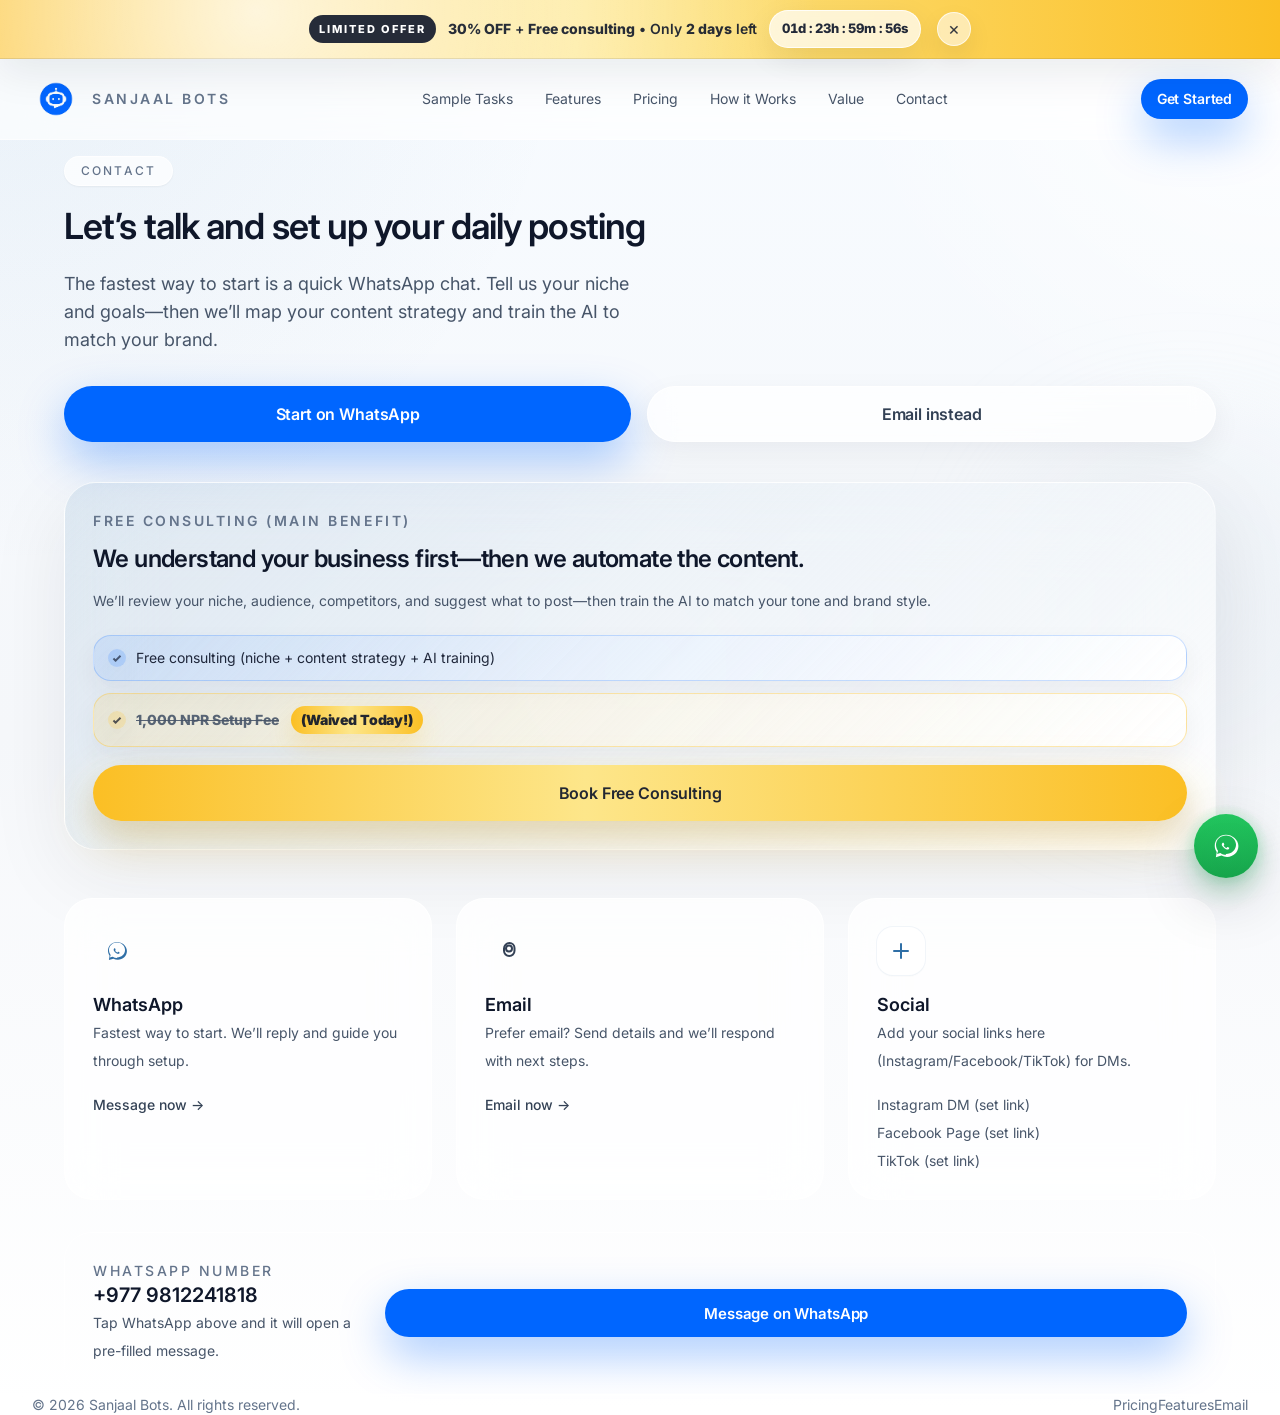
==== commit 24b74d54: "fixing colors" ====
--- a/contact.html
+++ b/contact.html
@@ -3,7 +3,7 @@
   <head>
     <meta charset="UTF-8" />
     <meta name="viewport" content="width=device-width, initial-scale=1.0" />
-    <title>Contact — Bajra Bots</title>
+    <title>Contact — Sanjaal Bots</title>
     <link rel="preconnect" href="https://fonts.googleapis.com" />
     <link rel="preconnect" href="https://fonts.gstatic.com" crossorigin />
     <link
@@ -45,12 +45,12 @@
         <a href="./index.html" class="flex items-center gap-3">
           <img
             src="./bajra%20bots.png"
-            alt="Bajra Bots"
+            alt="Sanjaal Bots"
             class="h-12 w-12"
             loading="eager"
             decoding="async"
           />
-          <div class="text-sm font-semibold tracking-[0.18em] text-slate-500">BAJRA BOTS</div>
+          <div class="text-sm font-semibold tracking-[0.18em] text-slate-500">SANJAAL BOTS</div>
         </a>
 
         <nav class="hidden items-center gap-8 text-sm text-slate-600 md:flex">
@@ -63,7 +63,7 @@
         </nav>
 
         <a
-          href="https://wa.me/9779812241818?text=Hi%20Bajra%20Bots%2C%20I%27m%20interested%20in%20automating%20my%20social%20media.%20Can%20we%20talk%3F"
+          href="https://wa.me/9779812241818?text=Hi%20Sanjaal%20Bots%2C%20I%27m%20interested%20in%20automating%20my%20social%20media.%20Can%20we%20talk%3F"
           target="_blank"
           rel="noopener noreferrer"
           class="btn btn-sm btn-solid"
@@ -89,7 +89,7 @@
 
             <div class="mt-8 flex flex-col gap-4 sm:flex-row">
               <a
-                href="https://wa.me/9779812241818?text=Hi%20Bajra%20Bots%2C%20I%27d%20like%20to%20get%20started.%20My%20business%20is%3A%20%5Btype%5D.%20My%20platforms%3A%20%5BFB%2FIG%2FTikTok%5D."
+                href="https://wa.me/9779812241818?text=Hi%20Sanjaal%20Bots%2C%20I%27d%20like%20to%20get%20started.%20My%20business%20is%3A%20%5Btype%5D.%20My%20platforms%3A%20%5BFB%2FIG%2FTikTok%5D."
                 target="_blank"
                 rel="noopener noreferrer"
                 class="btn btn-lg btn-solid btn-primary btn-block sm:w-auto text-center"
@@ -97,7 +97,7 @@
                 Start on WhatsApp
               </a>
               <a
-                href="mailto:bajrabots@gmail.com?subject=Bajra%20Bots%20-%20Get%20Started&body=Hi%20Bajra%20Bots%2C%0A%0AI%27m%20interested%20in%20automating%20my%20social%20media.%0A%0ABusiness%3A%20%0APlatforms%3A%20%0AGoal%3A%20%0A%0AThanks!"
+                href="mailto:bajrabots@gmail.com?subject=Sanjaal%20Bots%20-%20Get%20Started&body=Hi%20Sanjaal%20Bots%2C%0A%0AI%27m%20interested%20in%20automating%20my%20social%20media.%0A%0ABusiness%3A%20%0APlatforms%3A%20%0AGoal%3A%20%0A%0AThanks!"
                 class="btn btn-lg btn-outline btn-block sm:w-auto text-center"
               >
                 Email instead
@@ -124,7 +124,7 @@
             </div>
 
             <a
-              href="https://wa.me/9779812241818?text=Hi%20Bajra%20Bots%2C%20I%20want%20a%20free%20consulting%20call.%20My%20business%20is%3A%20%5Btype%5D.%20Please%20suggest%20what%20content%20to%20post%20and%20how%20to%20train%20the%20AI."
+              href="https://wa.me/9779812241818?text=Hi%20Sanjaal%20Bots%2C%20I%20want%20a%20free%20consulting%20call.%20My%20business%20is%3A%20%5Btype%5D.%20Please%20suggest%20what%20content%20to%20post%20and%20how%20to%20train%20the%20AI."
               target="_blank"
               rel="noopener noreferrer"
               class="btn btn-lg btn-offer btn-block text-center"
@@ -137,7 +137,7 @@
 
         <div id="channels" class="mx-auto mt-12 grid max-w-6xl gap-6 lg:mt-14 lg:grid-cols-3">
           <a
-            href="https://wa.me/9779812241818?text=Hi%20Bajra%20Bots%2C%20I%27d%20like%20to%20get%20started.%20My%20business%20is%3A%20%5Btype%5D.%20My%20platforms%3A%20%5BFB%2FIG%2FTikTok%5D."
+            href="https://wa.me/9779812241818?text=Hi%20Sanjaal%20Bots%2C%20I%27d%20like%20to%20get%20started.%20My%20business%20is%3A%20%5Btype%5D.%20My%20platforms%3A%20%5BFB%2FIG%2FTikTok%5D."
             target="_blank"
             rel="noopener noreferrer"
             class="group rounded-[28px] border border-white/80 bg-white/75 p-7 shadow-[0_18px_60px_rgba(15,23,42,0.08)] backdrop-blur-xl transition duration-300 hover:-translate-y-1.5 hover:shadow-[0_26px_70px_rgba(15,23,42,0.12)]"
@@ -160,7 +160,7 @@
           </a>
 
           <a
-            href="mailto:bajrabots@gmail.com?subject=Bajra%20Bots%20-%20Get%20Started&body=Hi%20Bajra%20Bots%2C%0A%0AI%27m%20interested%20in%20automating%20my%20social%20media.%0A%0ABusiness%3A%20%0APlatforms%3A%20%0AGoal%3A%20%0A%0AThanks!"
+            href="mailto:bajrabots@gmail.com?subject=Sanjaal%20Bots%20-%20Get%20Started&body=Hi%20Sanjaal%20Bots%2C%0A%0AI%27m%20interested%20in%20automating%20my%20social%20media.%0A%0ABusiness%3A%20%0APlatforms%3A%20%0AGoal%3A%20%0A%0AThanks!"
             class="group rounded-[28px] border border-white/80 bg-white/75 p-7 shadow-[0_18px_60px_rgba(15,23,42,0.08)] backdrop-blur-xl transition duration-300 hover:-translate-y-1.5 hover:shadow-[0_26px_70px_rgba(15,23,42,0.12)]"
           >
             <div class="mb-4 inline-flex h-12 w-12 items-center justify-center rounded-2xl bg-slate-200/50 text-slate-700">
@@ -225,7 +225,7 @@
     <!-- Floating WhatsApp button -->
     <a
       class="wa-fab"
-      href="https://wa.me/9779812241818?text=Hi%20Bajra%20Bots%2C%20I%27m%20interested%20in%20automating%20my%20social%20media.%20Can%20we%20talk%3F"
+      href="https://wa.me/9779812241818?text=Hi%20Sanjaal%20Bots%2C%20I%27m%20interested%20in%20automating%20my%20social%20media.%20Can%20we%20talk%3F"
       target="_blank"
       rel="noopener noreferrer"
       aria-label="Chat on WhatsApp"
@@ -248,7 +248,7 @@
 
     <footer class="border-t border-white/70 bg-white/60 backdrop-blur-2xl">
       <div class="mx-auto flex max-w-7xl flex-col items-center justify-between gap-4 px-5 py-10 text-center text-sm text-slate-500 sm:flex-row sm:px-6 sm:text-left lg:px-8">
-        <div>© <span id="year"></span> Bajra Bots. All rights reserved.</div>
+        <div>© <span id="year"></span> Sanjaal Bots. All rights reserved.</div>
         <div class="flex flex-wrap items-center justify-center gap-x-6 gap-y-2 sm:justify-end">
           <a href="./index.html#pricing" class="transition hover:text-[#2f6fa6]">Pricing</a>
           <a href="./index.html#features" class="transition hover:text-[#2f6fa6]">Features</a>
--- a/custom.css
+++ b/custom.css
@@ -1,7 +1,7 @@
 :root{
   color-scheme: light;
-  --accent: #2f6fa6; /* premium medium-blue */
-  --accent-rgb: 47,111,166;
+  --accent: #0066ff;
+  --accent-rgb: 0, 102, 255;
 }
 
 body{
@@ -61,7 +61,7 @@
   color: #fff;
   box-shadow: 0 18px 46px rgba(var(--accent-rgb), 0.34);
 }
-.btn-solid:hover{background: #295f8f}
+.btn-solid:hover{background: #0052cc}
 .btn-solid:active{transform: translate3d(0,0,0) scale(0.99)}
 
 .btn-dark{background: rgb(15 23 42); color: #fff;}
@@ -445,7 +445,7 @@
 .typecaret{
   width: 2px;
   height: 0.9em;
-  background: rgba(47,111,166,0.75);
+  background: rgba(var(--accent-rgb), 0.75);
   border-radius: 2px;
   transform: translateY(2px);
   animation: caretBlink 1s steps(1,end) infinite;
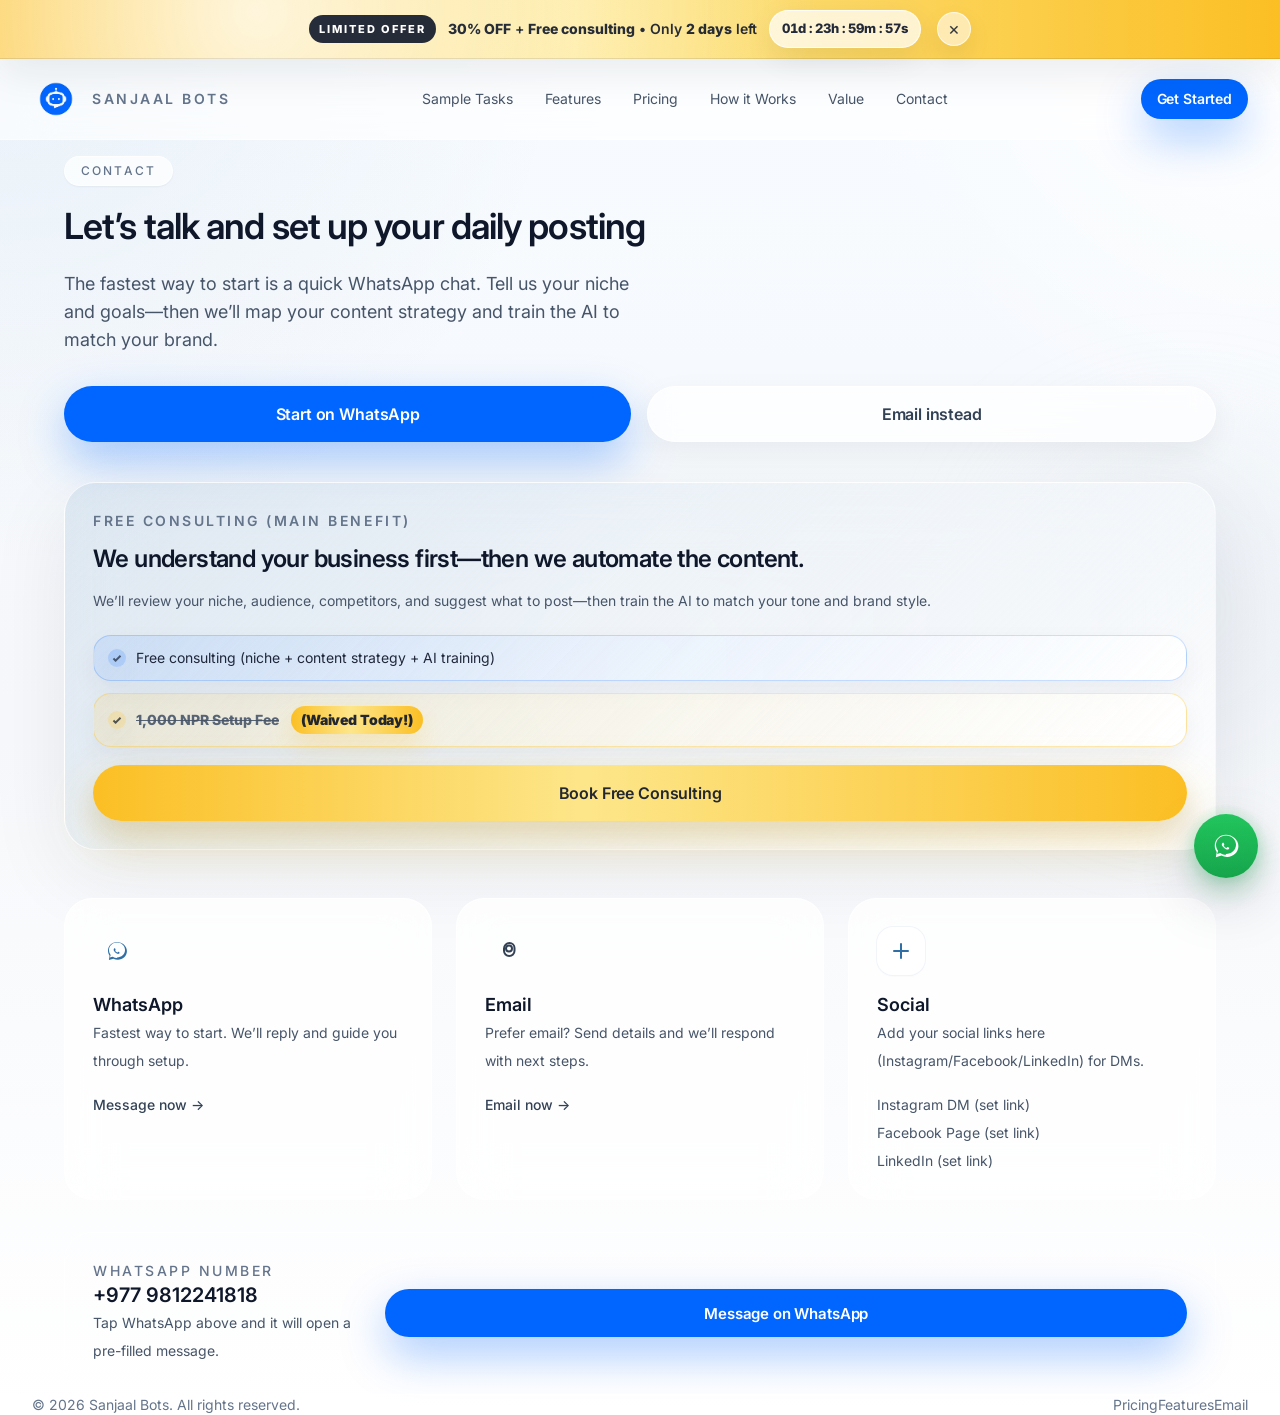
==== commit 4048fa4c: "fixed" ====
--- a/contact.html
+++ b/contact.html
@@ -44,7 +44,7 @@
       <div class="mx-auto flex max-w-7xl items-center justify-between px-5 py-4 sm:px-6 lg:px-8">
         <a href="./index.html" class="flex items-center gap-3">
           <img
-            src="./bajra%20bots.png"
+            src="./logo.png"
             alt="Sanjaal Bots"
             class="h-12 w-12"
             loading="eager"
@@ -89,7 +89,7 @@
 
             <div class="mt-8 flex flex-col gap-4 sm:flex-row">
               <a
-                href="https://wa.me/9779812241818?text=Hi%20Sanjaal%20Bots%2C%20I%27d%20like%20to%20get%20started.%20My%20business%20is%3A%20%5Btype%5D.%20My%20platforms%3A%20%5BFB%2FIG%2FTikTok%5D."
+                href="https://wa.me/9779812241818?text=Hi%20Sanjaal%20Bots%2C%20I%27d%20like%20to%20get%20started.%20My%20business%20is%3A%20%5Btype%5D.%20My%20platforms%3A%20%5BFB%2FIG%2FLinkedIn%5D."
                 target="_blank"
                 rel="noopener noreferrer"
                 class="btn btn-lg btn-solid btn-primary btn-block sm:w-auto text-center"
@@ -97,7 +97,7 @@
                 Start on WhatsApp
               </a>
               <a
-                href="mailto:bajrabots@gmail.com?subject=Sanjaal%20Bots%20-%20Get%20Started&body=Hi%20Sanjaal%20Bots%2C%0A%0AI%27m%20interested%20in%20automating%20my%20social%20media.%0A%0ABusiness%3A%20%0APlatforms%3A%20%0AGoal%3A%20%0A%0AThanks!"
+                href="mailto:sanjaalbot@gmail.com?subject=Sanjaal%20Bots%20-%20Get%20Started&body=Hi%20Sanjaal%20Bots%2C%0A%0AI%27m%20interested%20in%20automating%20my%20social%20media.%0A%0ABusiness%3A%20%0APlatforms%3A%20%0AGoal%3A%20%0A%0AThanks!"
                 class="btn btn-lg btn-outline btn-block sm:w-auto text-center"
               >
                 Email instead
@@ -137,7 +137,7 @@
 
         <div id="channels" class="mx-auto mt-12 grid max-w-6xl gap-6 lg:mt-14 lg:grid-cols-3">
           <a
-            href="https://wa.me/9779812241818?text=Hi%20Sanjaal%20Bots%2C%20I%27d%20like%20to%20get%20started.%20My%20business%20is%3A%20%5Btype%5D.%20My%20platforms%3A%20%5BFB%2FIG%2FTikTok%5D."
+            href="https://wa.me/9779812241818?text=Hi%20Sanjaal%20Bots%2C%20I%27d%20like%20to%20get%20started.%20My%20business%20is%3A%20%5Btype%5D.%20My%20platforms%3A%20%5BFB%2FIG%2FLinkedIn%5D."
             target="_blank"
             rel="noopener noreferrer"
             class="group rounded-[28px] border border-white/80 bg-white/75 p-7 shadow-[0_18px_60px_rgba(15,23,42,0.08)] backdrop-blur-xl transition duration-300 hover:-translate-y-1.5 hover:shadow-[0_26px_70px_rgba(15,23,42,0.12)]"
@@ -160,7 +160,7 @@
           </a>
 
           <a
-            href="mailto:bajrabots@gmail.com?subject=Sanjaal%20Bots%20-%20Get%20Started&body=Hi%20Sanjaal%20Bots%2C%0A%0AI%27m%20interested%20in%20automating%20my%20social%20media.%0A%0ABusiness%3A%20%0APlatforms%3A%20%0AGoal%3A%20%0A%0AThanks!"
+            href="mailto:sanjaalbot@gmail.com?subject=Sanjaal%20Bots%20-%20Get%20Started&body=Hi%20Sanjaal%20Bots%2C%0A%0AI%27m%20interested%20in%20automating%20my%20social%20media.%0A%0ABusiness%3A%20%0APlatforms%3A%20%0AGoal%3A%20%0A%0AThanks!"
             class="group rounded-[28px] border border-white/80 bg-white/75 p-7 shadow-[0_18px_60px_rgba(15,23,42,0.08)] backdrop-blur-xl transition duration-300 hover:-translate-y-1.5 hover:shadow-[0_26px_70px_rgba(15,23,42,0.12)]"
           >
             <div class="mb-4 inline-flex h-12 w-12 items-center justify-center rounded-2xl bg-slate-200/50 text-slate-700">
@@ -191,11 +191,11 @@
               </svg>
             </div>
             <div class="text-lg font-semibold text-slate-900">Social</div>
-            <div class="mt-2 text-sm leading-7 text-slate-600">Add your social links here (Instagram/Facebook/TikTok) for DMs.</div>
+            <div class="mt-2 text-sm leading-7 text-slate-600">Add your social links here (Instagram/Facebook/LinkedIn) for DMs.</div>
             <div class="mt-5 grid gap-2 text-sm text-slate-600">
               <a class="transition hover:text-[#2f6fa6]" href="#" onclick="return false;">Instagram DM (set link)</a>
               <a class="transition hover:text-[#2f6fa6]" href="#" onclick="return false;">Facebook Page (set link)</a>
-              <a class="transition hover:text-[#2f6fa6]" href="#" onclick="return false;">TikTok (set link)</a>
+              <a class="transition hover:text-[#2f6fa6]" href="#" onclick="return false;">LinkedIn (set link)</a>
             </div>
           </div>
         </div>
@@ -252,7 +252,7 @@
         <div class="flex flex-wrap items-center justify-center gap-x-6 gap-y-2 sm:justify-end">
           <a href="./index.html#pricing" class="transition hover:text-[#2f6fa6]">Pricing</a>
           <a href="./index.html#features" class="transition hover:text-[#2f6fa6]">Features</a>
-          <a href="mailto:bajrabots@gmail.com" class="transition hover:text-[#2f6fa6]">Email</a>
+          <a href="mailto:sanjaalbot@gmail.com" class="transition hover:text-[#2f6fa6]">Email</a>
         </div>
       </div>
     </footer>
--- a/custom.css
+++ b/custom.css
@@ -281,6 +281,30 @@
   border-bottom-color: rgba(15,23,42,0.70);
 }
 
+.pricing-card__feature--excluded{
+  color: rgba(100,116,139,0.92);
+  background: rgba(248,250,252,0.68);
+  border-color: rgba(226,232,240,0.85);
+  text-decoration: line-through;
+  text-decoration-thickness: 2px;
+  text-decoration-color: rgba(148,163,184,0.95);
+}
+.pricing-card__feature--excluded::before{
+  background: rgba(239,68,68,0.14);
+}
+.pricing-card__feature--excluded::after{
+  content: "×";
+  left: 18px;
+  width: auto;
+  height: auto;
+  border: 0;
+  transform: translateY(-58%);
+  color: rgba(239,68,68,0.92);
+  font-weight: 900;
+  font-size: 16px;
+  line-height: 1;
+}
+
 .setup-fee-old{
   text-decoration: line-through;
   color: rgba(71,85,105,0.9);
@@ -305,6 +329,7 @@
   font-weight: 900;
 }
 .pricing-card__compare.is-best{
+  white-space: nowrap;
   padding: 4px 10px;
   border-radius: 999px;
   background: linear-gradient(90deg, #fbbf24, #fde68a 45%, #fbbf24);
